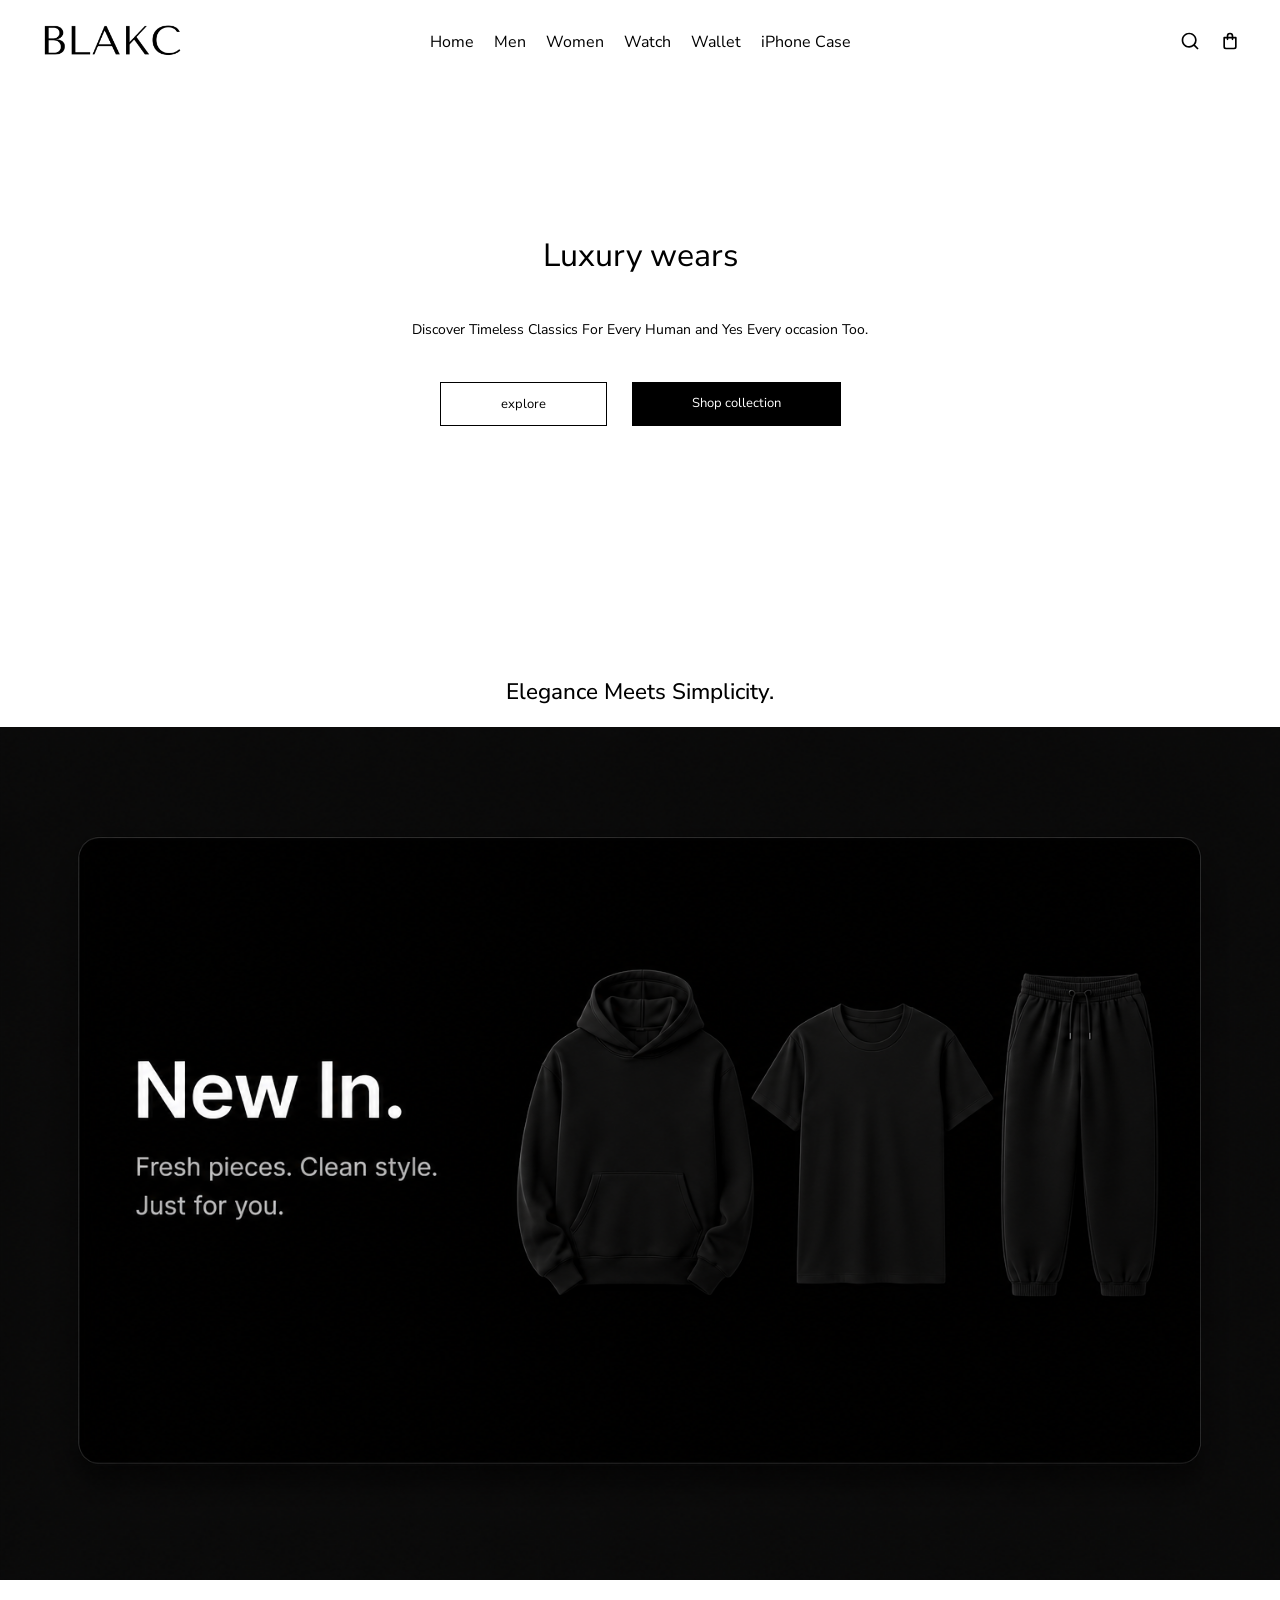
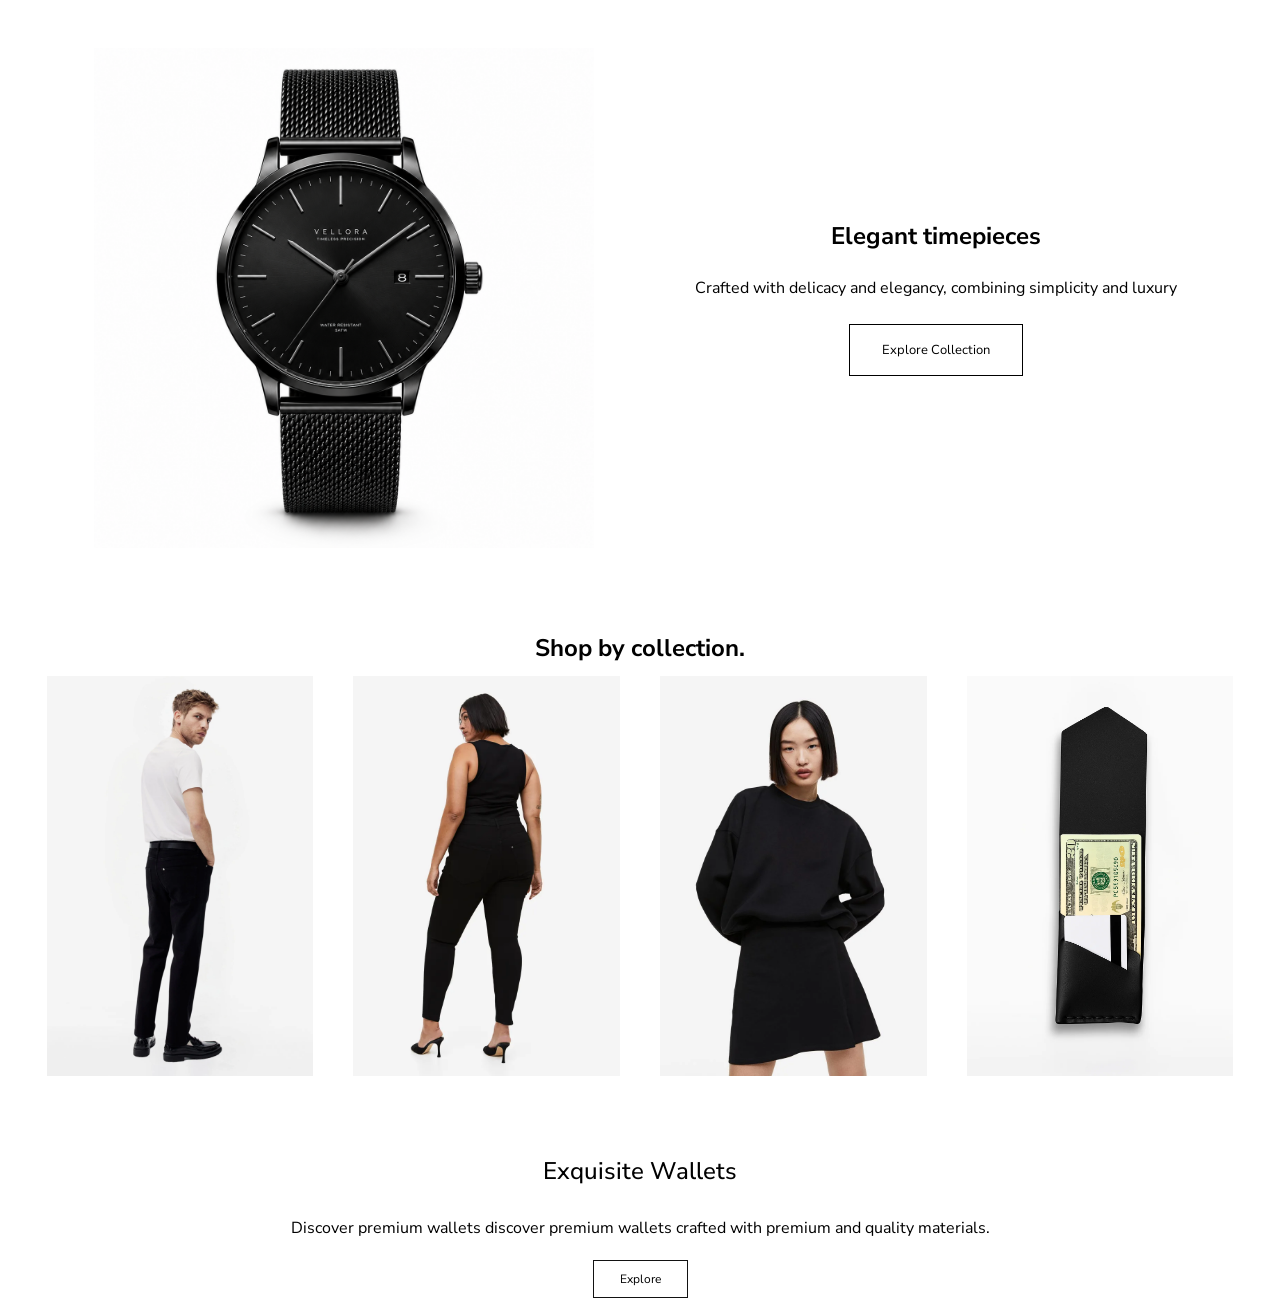
==== index.html @ ddffd41a "added wallet section to the app and added appropriate styles" ====
<!DOCTYPE html>
<html lang="en">
<head>
    <meta charset="UTF-8">
    <meta name="viewport" content="width=device-width, initial-scale=1.0">
    <link rel="stylesheet" href="styles/header.css">
    <link rel="stylesheet" href="styles/sidebar/sidebar.css">
    <link rel="stylesheet" href="styles/main.css">
    <link rel="stylesheet" href="styles/overlay.css">
    <link rel="stylesheet" href="styles/watch-section.css">
    <link rel="preconnect" href="https://fonts.googleapis.com">
    <link rel="preconnect" href="https://fonts.gstatic.com" crossorigin>
    <link href="https://fonts.googleapis.com/css2?family=Montserrat:ital,wght@0,100..900;1,100..900&family=Nunito+Sans:ital,opsz,wght@0,6..12,200..1000;1,6..12,200..1000&display=swap" rel="stylesheet">
    <script defer type="module" src="scripts/BlackScriptsMain.js"></script>
    <title>BLACK</title>
</head>
<body>
    <!-- Header section -->
    <header class="header-main">
        <!-- Mobile markup header -->
        <section class="left-section-header">
            <button class="hamburger-menu">
                <svg xmlns="http://www.w3.org/2000/svg" width="1.5em" height="1.5em" viewBox="0 0 512 512">
                <path d="M0 0h512v512H0z" fill="none" />
                <path fill="#000" d="M80 96h352v32H80zm0 144h352v32H80zm0 144h352v32H80z" />
                </svg>
           </button>
        </section>

        <section class="middle-section-header">
            <div class="img-container">
                  <img class="header-img-mobile" src="Images/BLAKC_7.png" alt="Black-logo"> </section>
            </div>
        </section>


        <section class="right-section-header">
        <button class="cart-icon-svg">
           <svg xmlns="http://www.w3.org/2000/svg" width="1.5em" height="1.5em" viewBox="0 0 24 24">
            <path d="M0 0h24v24H0z" fill="none" />
            <path fill="#000" d="M19 7h-3V6a4 4 0 0 0-8 0v1H5a1 1 0 0 0-1 1v11a3 3 0 0 0 3 3h10a3 3 0 0 0 3-3V8a1 1 0 0 0-1-1m-9-1a2 2 0 0 1 4 0v1h-4Zm8 13a1 1 0 0 1-1 1H7a1 1 0 0 1-1-1V9h2v1a1 1 0 0 0 2 0V9h4v1a1 1 0 0 0 2 0V9h2Z" />
        </svg>
      </button>
      </section>

      <!-- Desktop header -->
        <section class=" header-img-container">
            
            <img class="header-img" src="Images/BLAKC_7.png" alt="Black-logo"> </section>

        <section class="header-list-container"> 
            <ul class="header-list">
                <li class="list-content-header"><a href="index.html">Home</a></li>
                <li class="list-content-header"><a href="men.html">Men</a></li>
                <li class="list-content-header"><a href="women.html">Women</a></li>
                <li class="list-content-header" ><a href="watch.html">Watch</a></li>
                <li class="list-content-header"><a href="wallet.html">Wallet</a></li>
                <li class="list-content-header"><a href="iphoneCase.html">iPhone Case</a></li>
            </ul>
        </section>

         <section class="header-svg-container"> 
            <button class="search-icon-svg">
            <svg xmlns="http://www.w3.org/2000/svg" width="1.5em" height="1.5em" viewBox="0 0 24 24">
            <path d="M0 0h24v24H0z" fill="none" />
            <path fill="#000" d="m18.031 16.617l4.283 4.282l-1.415 1.415l-4.282-4.283A8.96 8.96 0 0 1 11 20c-4.968 0-9-4.032-9-9s4.032-9 9-9s9 4.032 9 9a8.96 8.96 0 0 1-1.969 5.617m-2.006-.742A6.98 6.98 0 0 0 18 11c0-3.867-3.133-7-7-7s-7 3.133-7 7s3.133 7 7 7a6.98 6.98 0 0 0 4.875-1.975z" />
        </svg>
      </button>
        
      <button class="cart-icon-svg">
           <svg xmlns="http://www.w3.org/2000/svg" width="1.5em" height="1.5em" viewBox="0 0 24 24">
            <path d="M0 0h24v24H0z" fill="none" />
            <path fill="#000" d="M19 7h-3V6a4 4 0 0 0-8 0v1H5a1 1 0 0 0-1 1v11a3 3 0 0 0 3 3h10a3 3 0 0 0 3-3V8a1 1 0 0 0-1-1m-9-1a2 2 0 0 1 4 0v1h-4Zm8 13a1 1 0 0 1-1 1H7a1 1 0 0 1-1-1V9h2v1a1 1 0 0 0 2 0V9h4v1a1 1 0 0 0 2 0V9h2Z" />
        </svg>
      </button>
</section>
 </header>

    <!-- sidebar -->
    <div class="overlay">
        <aside class="sidebar">
            <button class="close-button">
            <svg xmlns="http://www.w3.org/2000/svg" width="1.5em" height="1.5em" viewBox="0 0 24 24">
            <path d="M0 0h24v24H0z" fill="none" />
            <path fill="none" stroke="currentColor" stroke-linecap="round" stroke-linejoin="round" stroke-width="1.5" d="M6.758 17.243L12.001 12m5.243-5.243L12 12m0 0L6.758 6.757M12.001 12l5.243 5.243" />
        </svg>

            </button>
            <ul class="sidebar-links">
                <li class="list-content-sidebar"><a href="index.html">Home</a></li>
                <li class="list-content-sidebar"><a href="men.html">Men</a></li>
                <li class="list-content-sidebar"><a href="women.html">Women</a></li>
                <li class="list-content-sidebar" ><a href="watch.html">Watch</a></li>
                <li class="list-content-sidebar"><a href="wallet.html">Wallet</a></li>
                <li class="list-content-sidebar"><a href="iphoneCase.html">iPhone Case</a></li>
            </ul>
        </aside>
    </div>



    <!-- main content -->


    <main class="main-content">
        <section class="hero-section">
            <div class="hero-content">
                <div class="hero-htag-container">
                <h2 class="hero-htag">
                    Luxury wears
                </h2>
                </div>
                <div class="hero-ptag-container"> 
                <p class="hero-ptag">
                    Discover Timeless Classics For Every Human and Yes Every occasion Too.
                </p>
                </div>
                <div class="hero-link-container">
                    <a class="hero-btn" href="women.html">explore</a> 
                    <a class="hero-btn-collection" href="men.html">Shop collection</a>
                </div>
            </div>
        </section>
        
        <section class="newin-container">
            <div class="header-newin-container fade-right">
                <h2 class="headertag-newin">
                    Elegance Meets Simplicity.
                </h2>
            </div>
            <div class="img-container-newin fade-right ">
                <img src="Images/ChatGPT Image Jul 18, 2026, 01_30_41 PM.png" alt="new-clothes">
            </div> 
        </section>
 

        <section class="watch-section">
            <img class="fade-in"  src="Images/ChatGPT Image Aug 2, 2026, 11_51_23 AM.png" alt="watches">

            <div class="watch-collection-link">
                <h2>
                    Elegant timepieces
                </h2>

                <p>
                    Crafted with delicacy and elegancy, combining simplicity and luxury
                </p>

                <div class="link-container-watch">
                    <a class="link-watch-collection" href="watch.html">Explore Collection</a>
                </div>      
            </div>
        </section>


        <section class="shop-by-collection-container">
            <div class="container-collection">
             
                <h2 class="collection-header fade-right">Shop by collection.</h2>

                <div class="content-collection"> 
                    <div class="collection-img"><img src="Images/black_jeans.png" alt=""></div>
                    <div class="collection-img"><img src="Images/no_fade_black_jeans_for_women.jpg" alt=""></div>
                    <div class="collection-img"><img src="Images/hmgoepprod_14.jpg" alt=""></div>
                    <div class="collection-img"><img src="Images/Black_wallet_for_mens.png" alt="wallet image"></div>
                </div>

            </div>
        </section>


        <section class="wallet-section">
           <div class="wallet-content">
                <h2 class="fade-right">Exquisite Wallets</h2>
                <p class="fade-right">Discover premium wallets discover premium wallets crafted with premium and quality materials. </p>
                <div class="wallet-link-container">
                   <a class="wallet-link fade-right" href="wallet.html">Explore</a>
                </div>
           </div>
        </section>
        
    </main>

<footer class="footer container">

</footer>
    
         <!-- Popup  container -->

       <!-- Success Popup Modal -->
    <div id="successModal" class="modal-overlay hidden">
    <div class="modal-box">
        <!-- SVG Animated Checkmark -->
        <div class="success-animation">
        <svg class="checkmark" xmlns="http://w3.org" viewBox="0 0 52 52">
            <circle class="checkmark__circle" cx="26" cy="26" r="25" fill="none"/>
            <path class="checkmark__check" fill="none" d="M14.1 27.2l7.1 7.2 16.7-16.8"/>
        </svg>
        </div>
        
        <h2>Success!</h2>
        <p>Your request has been processed successfully.</p>
        <button id="closeModalBtn" class="close-btn">Dismiss</button>
    </div>
    </div>


    <!-- Error Popup Modal -->
<div id="errorModal" class="modal-overlay hidden">
  <div class="modal-box">
    <div class="error-animation">
      <svg class="crossmark" xmlns="http://w3.org" viewBox="0 0 52 52">
        <circle class="crossmark__circle" cx="26" cy="26" r="25" fill="none"/>
        <path class="crossmark__line line-1" fill="none" d="M16 16l20 20"/>
        <path class="crossmark__line line-2" fill="none" d="M36 16L16 36"/>
      </svg>
    </div>
    
    <h2>Oops!</h2>
    <p id="errorModalMessage">Something went wrong. Please try again later.</p>
    <button id="closeErrorModalBtn" class="close-btn error-btn">Try Again</button>
  </div>
</div>


    <div class="overlay-popup">
        <form class="popup-contents">
            <div class="svg-container">
                <button class="close-popup-btn">
                    <svg xmlns="http://www.w3.org/2000/svg" width="1.5em" height="1.5em" viewBox="0 0 2048 2048">
                    <path d="M0 0h2048v2048H0z" fill="none" />
                    <path fill="currentColor" d="m1115 1024l690 691l-90 90l-691-690l-691 690l-90-90l690-691l-690-691l90-90l691 690l691-690l90 90z" />
                    </svg>
                </button>
            </div>
            <div class="header-logo-popup">
                <img class="img-popup" src="Images/BLAKC_7.png" alt="">
            </div>
            <div class="header-text-overlay">
            <h2 class="popup-headertag">Always first.</h2>
            </div>
            <div class="paragraph-text-overlay">
                <p class="popup-ptag">
                    Exclusive Deals just for you. Subscribe to see the latest and greatest
                    deals right in your inbox.
                </p>
            </div>
            <div class="input-subscribe-container">
                <div class="input-group">
                    <input 
                    type="email"
                    name="email"
                    id="email"
                    placeholder="example@gmail.com"
                    required
                    >
                </div>
            <div class= "button-subscribe-container">
                <button class="subscribe-button">
                    Subscribe
                </button>
            </div>
            </div>
        </form>
</div>
</body>
</html>
---- styles/header.css ----
*{
    box-sizing: border-box;
    margin: 0;
    padding: 0;
}
*::after,::before{
    box-sizing: border-box
}
@layer utility{
    
    /* typography */
    :root{
        --font-size-htags: calc(24 / 16 * 1rem);
        --fs-ptags: calc(15 / 16 * 1rem);
        --fs-default: calc(12 / 16 * 1em);
        --ff-ptags: 'Nunito Sans', Arial;
        --fc-default: hsl(0, 0%, 0%);
    }
    /* layout */
    :root{
        --display-flex: flex;
        --gap-space: calc(5 / 16 * 1rem);
        --gap-space-pro: calc(20 / 16 * 1rem);
        --gap-space-pro-max: calc(150 / 16 * 1rem);
        --direction: column;
    }

}
.header-main{
    display: var(--display-flex);
    align-items: center;
    padding: calc(20 / 16 * 1rem) calc(40 / 16 * 1rem);
    header {
    position: fixed;
    top: 0;
    left: 0;
    width: 100%;
    z-index: 1000;
    padding: 20px 40px;
    /* The Magic Elements */
    background: rgba(255, 255, 255, 0.15); /* Semi-transparent white */
    backdrop-filter: blur(12px);           /* Blurs the content behind the header */
    -webkit-backdrop-filter: blur(12px);   /* Safari support */
    /* Border & Depth */
    border-bottom: 1px solid rgba(255, 255, 255, 0.25); 
    box-shadow: 0 4px 30px rgba(0, 0, 0, 0.05);
}
}
.header-img-container{
    flex: 1;
}
.header-img{
    height: 100%;      
    max-height: 40px;  
    width: auto;      
    object-fit: contain;
}
.header-list-container{
     flex: 2;
}
.header-list{
    display: var(--display-flex);
    justify-content: center;
    gap: var(--gap-space-pro);
    list-style: none;
}
.list-content-header a{
   text-decoration: none;
   font-family: var(--ff-ptags);
   color: var(--fc-default);
   transition: all 0.4s ease;
}
.list-content-header a:hover{
    text-decoration: underline;

}
.header-svg-container{
    display: flex;
    flex: 1;
    gap: var(--gap-space-pro);
    align-items: center;
    justify-content: flex-end;
}
.search-icon-svg,
.cart-icon-svg,
.hamburger-menu{
    background-color: transparent;
    border: none;
    cursor: pointer;
}
@media (width > calc(915 / 16 * 1rem)) {
   .right-section-header{
    display: none;
   }
   .middle-section-header{
    display: none;
   }
   .left-section-header{
    display: none;
   }
}
@media (width < calc(915 / 16 * 1rem)) {
   .header-list-container{
    display: none;
}
    .header-img-container{
        display: none;
    }
    .header-svg-container{
        display: none;
    }
   .header-main{
    display: flex;
    justify-content: space-between;
   }
    .header-img-mobile{
        height: 100%;      
        max-height: 40px;  
        width: auto;      
        object-fit: contain;
    }
}
---- styles/sidebar/sidebar.css ----
.sidebar{
    position: fixed;
    top: 0;
    left: 0;
    width: 280px;
    height: 100vh;
    background: white;
    transform: translateX(-100%);
    z-index: 1000;
    transition: all 0.4s ease;
    padding: calc(30 / 16 * 1rem);
}
.sidebar.active{
    transform: translateX(0);
}

.overlay{
    position:fixed;
    inset:0;
    background:rgba(0,0,0,.45);
    opacity:0;
    visibility:hidden;
    transition:.3s;
    z-index:999;
}
.overlay.active{
    opacity:1;
    visibility:visible;
}
.close-button{
    border: none;
    cursor: pointer;
    background: none;
}
.sidebar-links{
    list-style:none;
    margin-top:calc(60 / 16 * 1rem);
    display:flex;
    flex-direction:column;
    gap:calc(28 / 16 * 1rem);
}
.list-content-sidebar a{
    text-decoration: none;
    color: black;
    font-family:'Nunito sans', Arial;  
    display: block;
    padding: 18px 12px;   
    transition: background-color 0.25s ease;
}
.sidebar-links a:hover{
    background-color: hsl(39, 77%, 83%);
    color: black;
}
.sidebar-links li{
    border-bottom: 1px solid  hsl(39, 77%, 83%);;
}

.sidebar-links a{
    display: block;
    padding: 18px 12px;
}
---- styles/main.css ----
*{
    margin: 0;
    padding: 0;
    box-sizing: border-box;
}

.hero-section{
    margin-top: calc(150 /16 * 1rem);
    margin-bottom: calc(250/ 16 * 1rem);
    width:  100%;
    display: flex;
    justify-content: center;
    align-items: center;
    text-align: center;
    color:  black;
}
.hero-content{
    display: flex;
    flex-direction: column;
    gap: calc(40 / 16 * 1rem);
    padding: 0 calc(25 / 16 * 1rem);    
}

.hero-htag{
    font-family: 'Nunito Sans', Arial, Helvetica, sans-serif;
    font-size: clamp(2rem, calc(17 / 16 * 1rem), 2.5rem);
    font-weight: 430;


}

.hero-ptag{
    line-height: calc(25 / 16 * 1rem);
    font-family: 'Nunito Sans', Arial, Helvetica, sans-serif;
    font-size: clamp(0.75rem, calc(14 / 16 * 1rem), 3rem);

}

.hero-btn{
    padding: calc(12 /16 * 1rem) calc(60 / 16 * 1rem);
    background: none;
    border-color:black;
    border-style: solid;
    border-width: 1px;
    color: black;
    transition: all 0.4s ease;
    cursor: pointer;
    text-decoration: none;
    text-align: center;
    font-family: 'Nunito Sans', Arial, Helvetica, sans-serif;
    font-size: clamp(0.70rem, calc(13 / 16 * 1rem), 2rem);
    font-family: 'Nunito Sans', Arial, Helvetica, sans-serif;
    overflow: hidden;
    position: relative;
}
.hero-btn::before{
    content: "";
    position: absolute;
    inset: 0;
    background: black;
    transform: scaleX(0);
    transform-origin: center;
    transition: all 0.4s ease;
    z-index: -1;
}
.hero-btn:hover::before{
    transform: scaleX(1);
}
.hero-btn:hover{
    color: white;
}


.hero-btn-collection{
    padding: calc(12 /16 * 1rem) calc(60 / 16 * 1rem);
    background-color: black;
    color: white;
    font-family: 'Nunito Sans', Arial, Helvetica, sans-serif;
    font-size: clamp(0.60rem, calc(13 / 16 * 1rem), 2rem);
    transition: all 0.4s ease;
    text-decoration: none;
    cursor: pointer;
}
.hero-btn-collection:hover{
    opacity: 0.7;
}
.hero-link-container{
    display: flex;
    gap: calc(25 /16 * 1rem);
    justify-content: center;
}
@media (width <= calc(400 / 16 * 1rem)){
    .hero-link-container{
        display: grid;
        grid-template-columns: repeat(1, calc(200 / 16 * 1rem));
    }
   .hero-btn-collection{
    font-size: 0.70rem;
   }
}

.newin-container{
    display: flex;
    flex-direction: column;
    gap: 1.25rem;
    margin-top: calc(55 / 16 * 1rem);
}
.header-newin-container{
    display: flex;
    align-items: center;
    justify-content: center;
}
.headertag-newin{
    font-family: 'Nunito Sans', Arial, Helvetica, sans-serif;
    font-weight: 500;
    font-size: clamp(1.25rem, 1.4rem, 1.5rem);
}
.img-container-newin{
    width: 100%;
}
.img-container-newin img{
    max-width: 100%;
    height: auto;
}
.fade-up{
    opacity: 0;
    transform: translateY(40px);
    transition: 
        all 0.4s ease;
};

.fade-up.show{
    opacity: 1;
    transform: translateY(0)
}.fade-right{
    opacity: 0;
    transform: translateX(40px);
    transition: .7s cubic-bezier(.22, 1, .36, 1);
}

.fade-right.show{
    opacity: 1;
    transform: translateX(0);
}



/* Shop by collection section */
.shop-by-collection-container{
    margin-top: calc(20/16*1rem);
}
.collection-header{
    text-align: center;
}
.content-collection{
    display: flex;
    gap: calc(40/16*1rem);
    align-items: center;
    justify-content: center;
    margin-top: calc(12/16*1rem);
    overflow: hidden;
}
.collection-img img{
    width: 100%;
    height: calc(400 / 16 * 1rem);
    object-fit: contain;
    transition: all 5s ease;
}

@media (width <= 768px)  {
    .content-collection{
        display: grid;
        grid-template-columns: 1fr;
        gap: calc(10/16*1rem);
        overflow: hidden;
        margin-top: calc(12/16*1rem);
    }
}


/* Wallet section */
.wallet-section{
    margin-top: calc(60/16*1rem);
}
.wallet-content{
    display: flex;
    flex-direction: column;
    gap: calc(30 / 16 * 1rem);
    padding: calc(15/16*1rem) calc(35/16*1rem);
    align-items: center;
}
.wallet-content h2{
    font-weight: 500;
}
.wallet-content p,h2{
    text-align: center;
}
.wallet-link{
    text-decoration: none;
    text-align: center;
    border: solid 1.5px hsl(0, 0%, 7%);
    font-size:calc(12/16*1rem) ;
    color: black;
    padding: calc(10/16*1rem) calc(26/16*1rem);
    position: relative;
}
.wallet-link::before{
    content: "";
    position: absolute;
    inset: 0;
    background: black;
    transform: scaleX(0);
    transform-origin: center;
    transition: all 0.4s ease;
    z-index: -1;
}
.wallet-link:hover::before{
    transform: scaleX(1);
}
.wallet-link:hover{
    color: white;
}
---- styles/overlay.css ----
*,::after,::before{
    box-sizing: border-box;
    margin: 0;
    padding: 0;
}
p,h2,a{
    font-family: 'Nunito Sans', Arial, Helvetica, sans-serif;
}
.overlay-popup {
  position: fixed;
  height: 100vh;
  inset: 0;
  background: rgba(0,0,0,.6);
  display: flex;
  justify-content: center;
  align-items: center;
  opacity: 0;
  visibility: hidden;
  transition: opacity .4s ease, visibility .4s ease;
  z-index: 1000; 
}
.overlay-popup.show{
  opacity: 1;
  visibility: visible;
}
.overlay-popup.hidden{
  opacity: 0;
  display: none !important;
}
.popup-contents{
    width: 55%;
    min-height: 60%;
    background-color: white;
    padding: 1.5rem 3rem;
    display: flex;
    flex-direction: column;
    gap: calc(20 /16 * 1rem);
}
.popup-ptag{
    text-wrap: pretty;
    overflow-wrap: break-word ;
    text-align: center;
}
.popup-headertag{
    text-align: center;
    font-weight: 500;
}
.input-group{
    position: relative;
    margin: 1.25rem 0;
}
.header-logo-popup{
    display: flex;
    align-items: center;
    justify-content: center;
    padding: 0 0.80rem
}
.img-popup{
    height: 100%;      
    max-height: 70px;  
    width: auto;      
    object-fit: contain;
}

.input-group{
    position: relative;
    width: 100%;
}

.input-group input{
    width: 100%;
    padding: 0.85rem 1.55rem;
    border: 1px solid;
    background-color: white;
    color: black;
    font-family: 'Nunito Sans', Arial, Helvetica, sans-serif;
    font-size: 0.80rem;
    outline-color: black;
    outline-width: .5px;
    outline-style: solid;
    box-shadow: inset rgba(0,0,0,.6);
}
.input-group input::placeholder{
    font-family: 'Nunito Sans', Arial, Helvetica, sans-serif;
    font-size: 1rem;
}
@media (width < calc(600 / 16 * 1rem)) {
    .overlay-popup{
        display: none;
    }
}
.input-subscribe-container{
    display: flex;
    align-items: center;
    justify-content: center;
}
.subscribe-button{
    padding: 0.82rem 2rem;
    background-color: black;
    color: white;
    border: none;
    font-family: 'Nunito Sans', Arial, Helvetica, sans-serif;
    font-size: 1rem;
    margin-left: -0.1rem;
    cursor: pointer;
    transition: all 0.4s ease;
}
.subscribe-button:hover{
    opacity: 0.8;
}
.svg-container{
    display: flex;
    flex-direction: row-reverse

}
.close-popup-btn{
    border: none;
    background-color: transparent;
}

.popup-success{
    display: flex;
}


.modal-overlay {
  position: fixed;
  top: 0;
  left: 0;
  width: 100vw;
  height: 100vh;
  background: rgba(0, 0, 0, 0.4);
  display: flex;
  justify-content: center;
  align-items: center;
  z-index: 9999;
}


.hidden {
  display: none !important;
}
.modal-box {
  background: #ffffff;
  padding: 32px;
  border-radius: 16px;
  text-align: center;
  box-shadow: 0 10px 30px rgba(0, 0, 0, 0.15);
  max-width: calc(360 / 16 * 1rem);
  width: 100%;
  font-family: inherit;
  animation: modalPop 0.3s ease-out forwards;
}


@keyframes modalPop {
  0% { transform: scale(0.9); opacity: 0; }
  100% { transform: scale(1); opacity: 1; }
}

.close-btn {
  background-color: #f1f3f5;
  color: #495057;
  border: none;
  padding: 10px 24px;
  border-radius: 8px;
  font-size: 14px;
  font-weight: 600;
  cursor: pointer;
  margin-top: 16px;
  transition: background-color 0.2s;
}

.close-btn:hover {
  background-color: #e9ecef;
}


.success-animation {
  display: flex;
  justify-content: center;
  margin-bottom: 16px;
}

.checkmark {
  width: 64px;
  height: 64px;
  border-radius: 50%;
  display: block;
  stroke-width: 4;
  stroke: #22c55e;
  stroke-miterlimit: 10;
  box-shadow: inset 0px 0px 0px #22c55e;
  animation: fill .4s ease-in-out .4s forwards, scale .3s ease-in-out .9s both;
}

.checkmark__circle {
  stroke-dasharray: 166;
  stroke-dashoffset: 166;
  stroke-width: 4;
  stroke-miterlimit: 10;
  stroke: #22c55e;
  fill: none;
  animation: stroke .6s cubic-bezier(0.65, 0, 0.45, 1) forwards;
}

.checkmark__check {
  transform-origin: 50% 50%;
  stroke-dasharray: 48;
  stroke-dashoffset: 48;
  animation: stroke .3s cubic-bezier(0.65, 0, 0.45, 1) .6s forwards;
}

@keyframes stroke {
  100% { stroke-dashoffset: 0; }
}

@keyframes scale {
  0%, 100% { transform: none; }
  50% { transform: scale3d(1.1, 1.1, 1); }
}

@keyframes fill {
  100% { box-shadow: inset 0px 0px 0px 32px #22c55e15; }
}
/* --- SVG Crossmark Animation Styles --- */
.error-animation {
  display: flex;
  justify-content: center;
  margin-bottom: 16px;
}

.crossmark {
  width: 64px;
  height: 64px;
  border-radius: 50%;
  display: block;
  stroke-width: 4;
  stroke: #ef4444; /* Tailwind Red 500 */
  stroke-miterlimit: 10;
  box-shadow: inset 0px 0px 0px #ef4444;
  animation: fillError .4s ease-in-out .4s forwards, scaleError .3s ease-in-out .9s both;
}

.crossmark__circle {
  stroke-dasharray: 166;
  stroke-dashoffset: 166;
  stroke-width: 4;
  stroke-miterlimit: 10;
  stroke: #ef4444;
  fill: none;
  animation: strokeError .6s cubic-bezier(0.65, 0, 0.45, 1) forwards;
}

.crossmark__line {
  transform-origin: 50% 50%;
  stroke-dasharray: 48;
  stroke-dashoffset: 48;
}

.crossmark__line.line-1 {
  animation: strokeError .3s cubic-bezier(0.65, 0, 0.45, 1) .6s forwards;
}

.crossmark__line.line-2 {
  animation: strokeError .3s cubic-bezier(0.65, 0, 0.45, 1) .8s forwards;
}

/* Red Color Button Modifier */
.error-btn {
  background-color: #fef2f2;
  color: #991b1b;
}
.error-btn:hover {
  background-color: #fee2e2;
}

/* Keyframes matches success behavior with red tinting */
@keyframes strokeError {
  100% { stroke-dashoffset: 0; }
}

@keyframes scaleError {
  0%, 100% { transform: none; }
  50% { transform: scale3d(1.1, 1.1, 1); }
}

@keyframes fillError {
  100% { box-shadow: inset 0px 0px 0px 32px #ef444415; }
}
---- styles/watch-section.css ----
*{
    padding: 0;
    margin: 0;
    box-sizing: border-box;
}
.watch-section{
    display:grid;
    grid-template-columns:1fr 1fr;
    align-items:center;
    gap:3rem;

    max-width:1200px;
    margin:auto;
    padding:4rem 2rem;
}

.watch-section img{
    width:100%;
    max-width:500px;
    justify-self:center;
}
.watch-collection-link{
   display: flex;
   flex-direction: column;
   gap: calc(25/16*1rem);
}
.watch-collection-link h2{
    text-align: center;
}
.watch-collection-link a{
    text-align: center;
    text-decoration: none;
    padding: 1rem 2rem;
    border-color: black;
    color:  black;
    border: black 1px solid;
    font-size: calc(13/16*1rem);
    transition: all 0.4 ease-in;
}
.watch-collection-link a:hover{
    background-color: black;
    color: white
}
.link-container-watch{
    display: flex;
    justify-content: center;
    align-items: center;
}


.watch-collection-link p{
    text-align: center;
}
.fade-in{
    opacity: 0;
    filter: blur(10);
    transform: translateY(100%);
    transition: all 0.4s ease;
}
.watch-scale:hover{
    transform: scale(1.3);
    transform-origin: center;
    transition: transform 1.5s cubic-bezier(.22, 1, .36, 1);
    cursor: pointer;
}
.fade-in.show{
    opacity: 1;
    transform: translateY(0);
  
}
.link-watch-collection{
    text-decoration: none;
    color: black;
    padding: 1rem 2rem;
}
@media(max-width:768px){

.watch-section{
    grid-template-columns:1fr;
    text-align:center;
}

.watch-text{
    margin:auto;
}

}
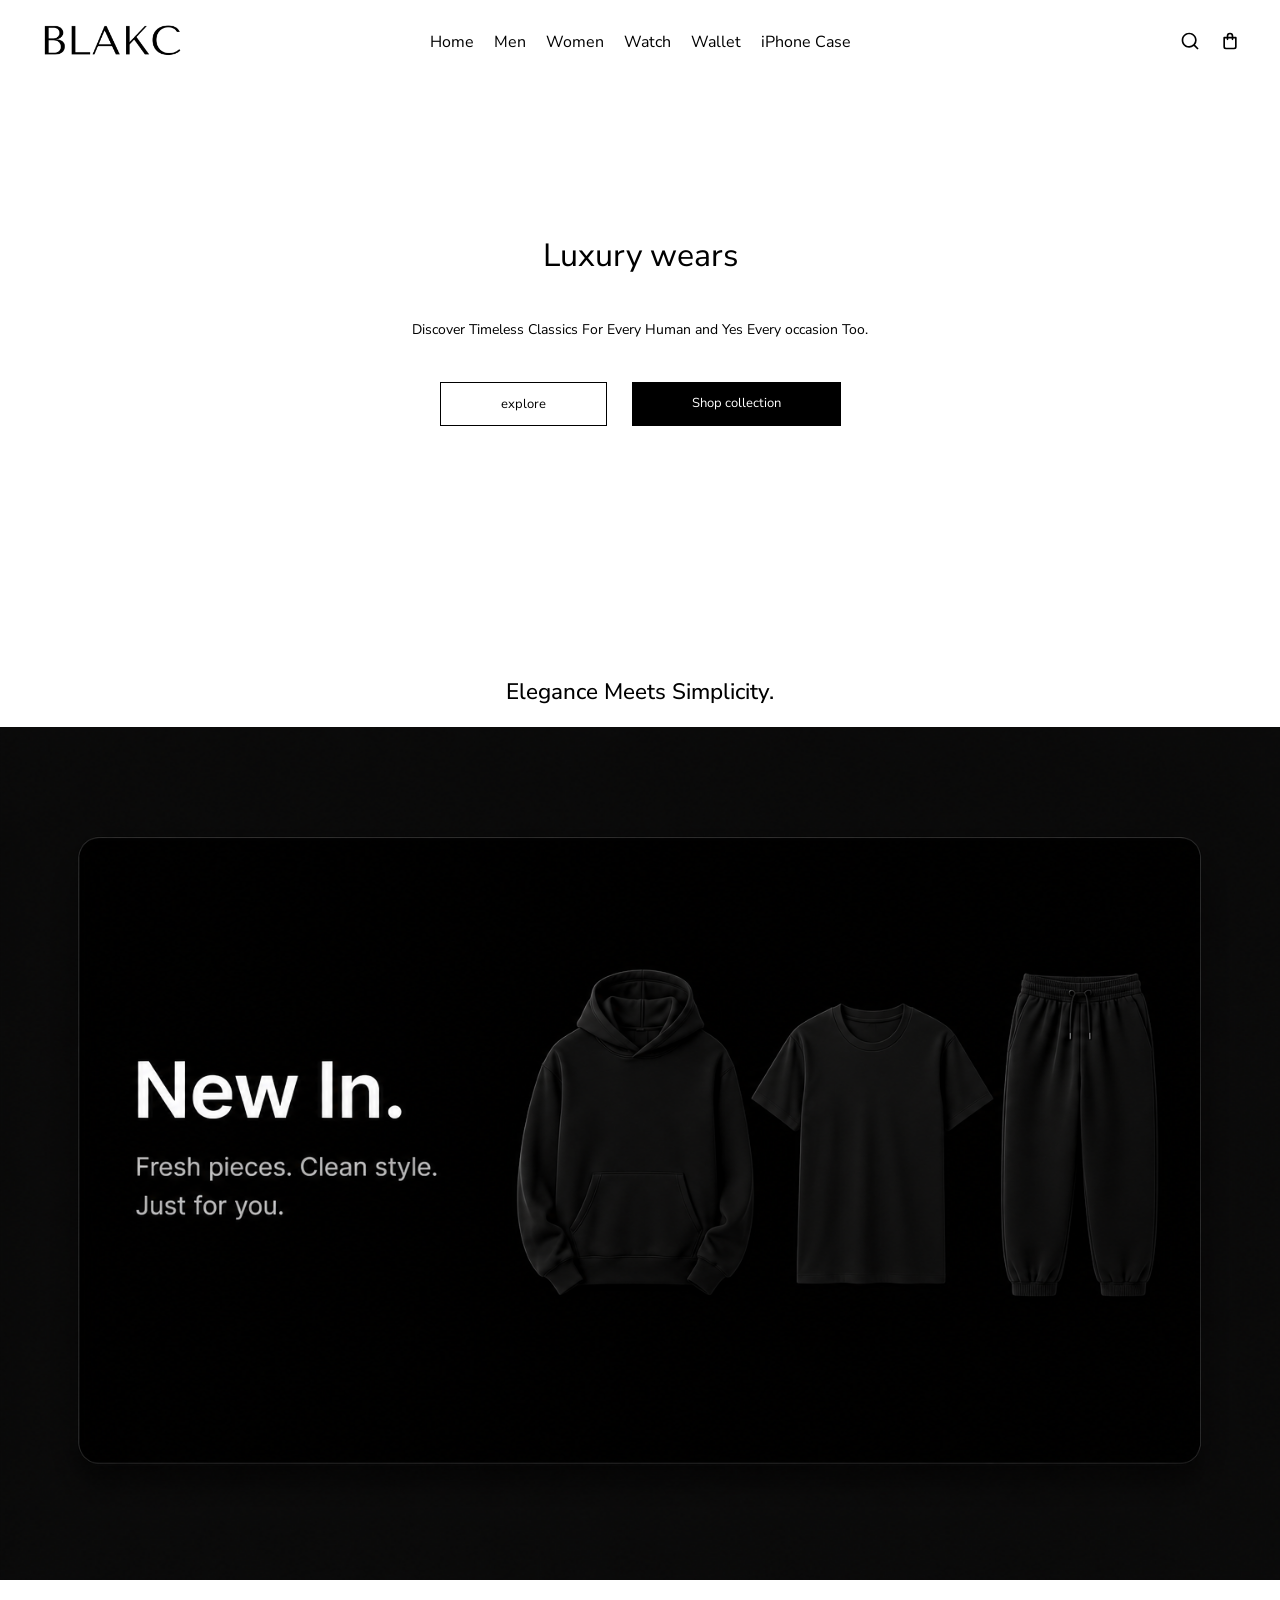
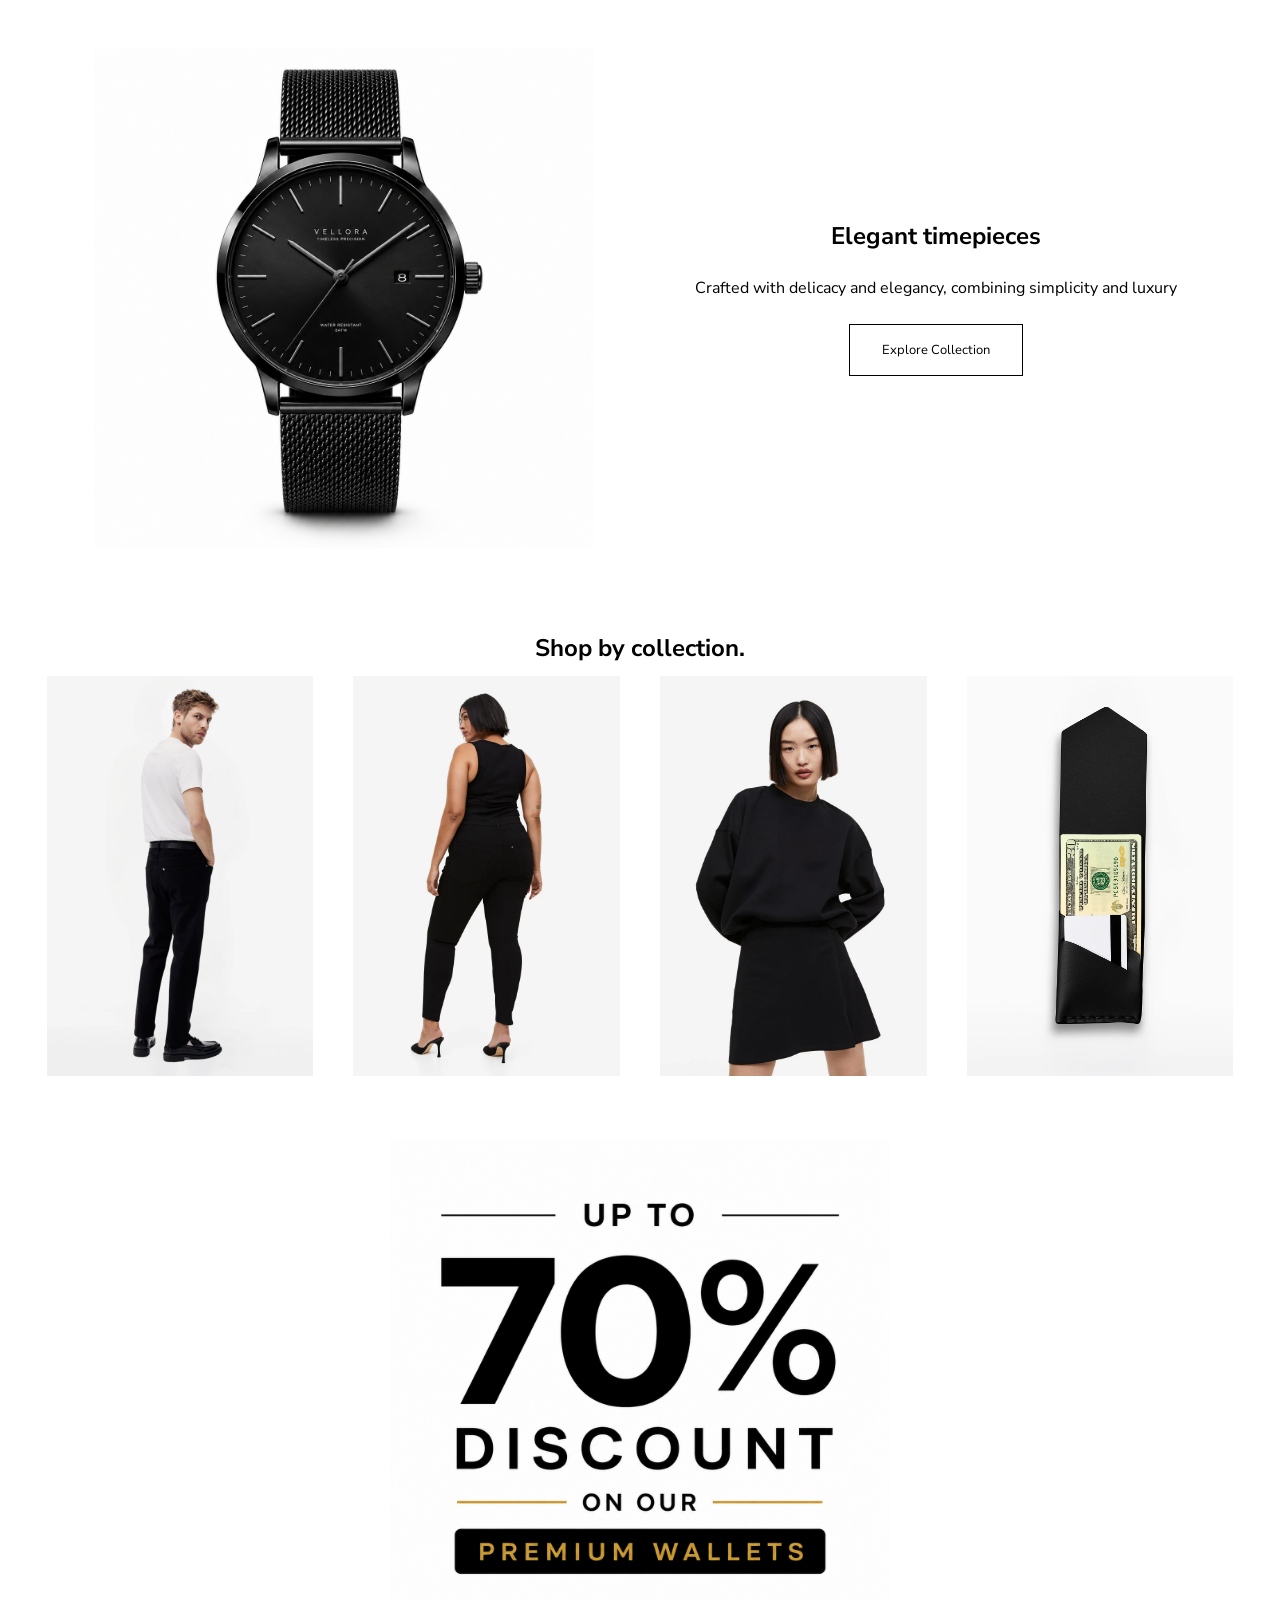
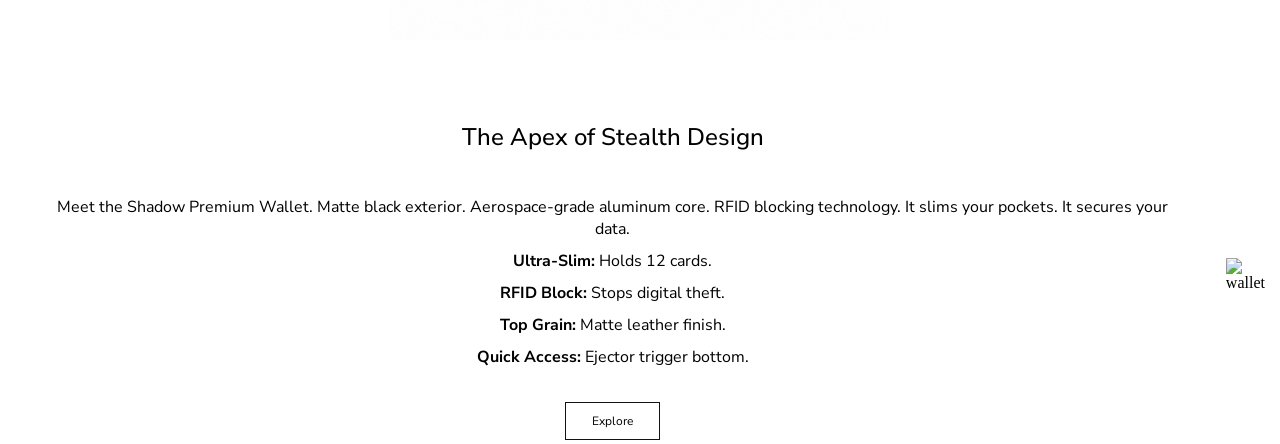
==== commit aebc9acc: "Add wallet section with responsive design, animations, and new images" ====
--- a/index.html
+++ b/index.html
@@ -169,14 +169,33 @@
         </section>
 
 
+            <div class="discount-container">
+                <div class="image-container-discount fade-right">
+                    <a href="wallet.html">
+                        <img src="Images/ChatGPT Image Sep 3, 2026, 10_23_33 AM.png" alt="70 percent discount">
+                    </a>
+                </div>
+            </div>
+
         <section class="wallet-section">
            <div class="wallet-content">
-                <h2 class="fade-right">Exquisite Wallets</h2>
-                <p class="fade-right">Discover premium wallets discover premium wallets crafted with premium and quality materials. </p>
+                <h2 class="fade-right">The Apex of Stealth Design</h2>
+                <div class="wallet-txt-container fade-right">
+                   <p>Meet the Shadow Premium Wallet. Matte black exterior. Aerospace-grade aluminum core. RFID blocking technology. It slims your pockets. It secures your data.</p>
+                    <p><strong>Ultra-Slim:</strong> Holds 12 cards.</p>
+                    <p><strong>RFID Block:</strong> Stops digital theft.</p>
+                    <p><strong>Top Grain:</strong> Matte leather finish.</p>
+                    <p><strong>Quick Access:</strong> Ejector trigger bottom.</p>
+                </div>
+               
                 <div class="wallet-link-container">
                    <a class="wallet-link fade-right" href="wallet.html">Explore</a>
                 </div>
            </div>
+
+            <div class="wallet-img fade-in">
+                <img id="bouncingImage" src="images/ChatGPT Image Sep 3, 2026, 10_19_57 AM.png" alt="wallet" >
+            </div>
         </section>
         
     </main>
--- a/styles/main.css
+++ b/styles/main.css
@@ -180,7 +180,26 @@
 
 /* Wallet section */
 .wallet-section{
+    display: flex;
+    align-items: center;
     margin-top: calc(60/16*1rem);
+}
+@media (width <= 768px)  {
+    .wallet-section{
+        display: grid;
+        grid-template-columns: 1fr;
+        gap: calc(10/16*1rem);
+        overflow: hidden;
+        margin-top: calc(12/16*1rem);
+    }
+}
+.wallet-img{
+max-width: calc(400 / 16 * 1rem);
+}
+.wallet-img img{
+    width: 100%;
+    height: auto;
+    object-fit: contain;
 }
 .wallet-content{
     display: flex;
@@ -219,4 +238,38 @@
 }
 .wallet-link:hover{
     color: white;
+}
+.wallet-txt-container{
+    padding: 0.80rem ;
+    display: flex;
+    flex-direction: column;
+    gap: calc(10/16*1rem);
+}
+
+@keyframes gentleBounce {
+  0%, 100% {
+    transform: translateY(0);
+  }
+  50% {
+    transform: translateY(-15px);
+  }
+}
+
+.bounce-active {
+  animation: gentleBounce 1.5s ease-in-out infinite;
+}
+
+/* discount img section */
+
+.image-container-discount{
+    display: flex;
+    justify-content: center;
+    align-items: center;
+    margin-top: calc(60/16*1rem);
+}
+.image-container-discount img{
+    width: 100%;
+    max-width: 500px;
+    height: auto;
+    object-fit: contain;
 }
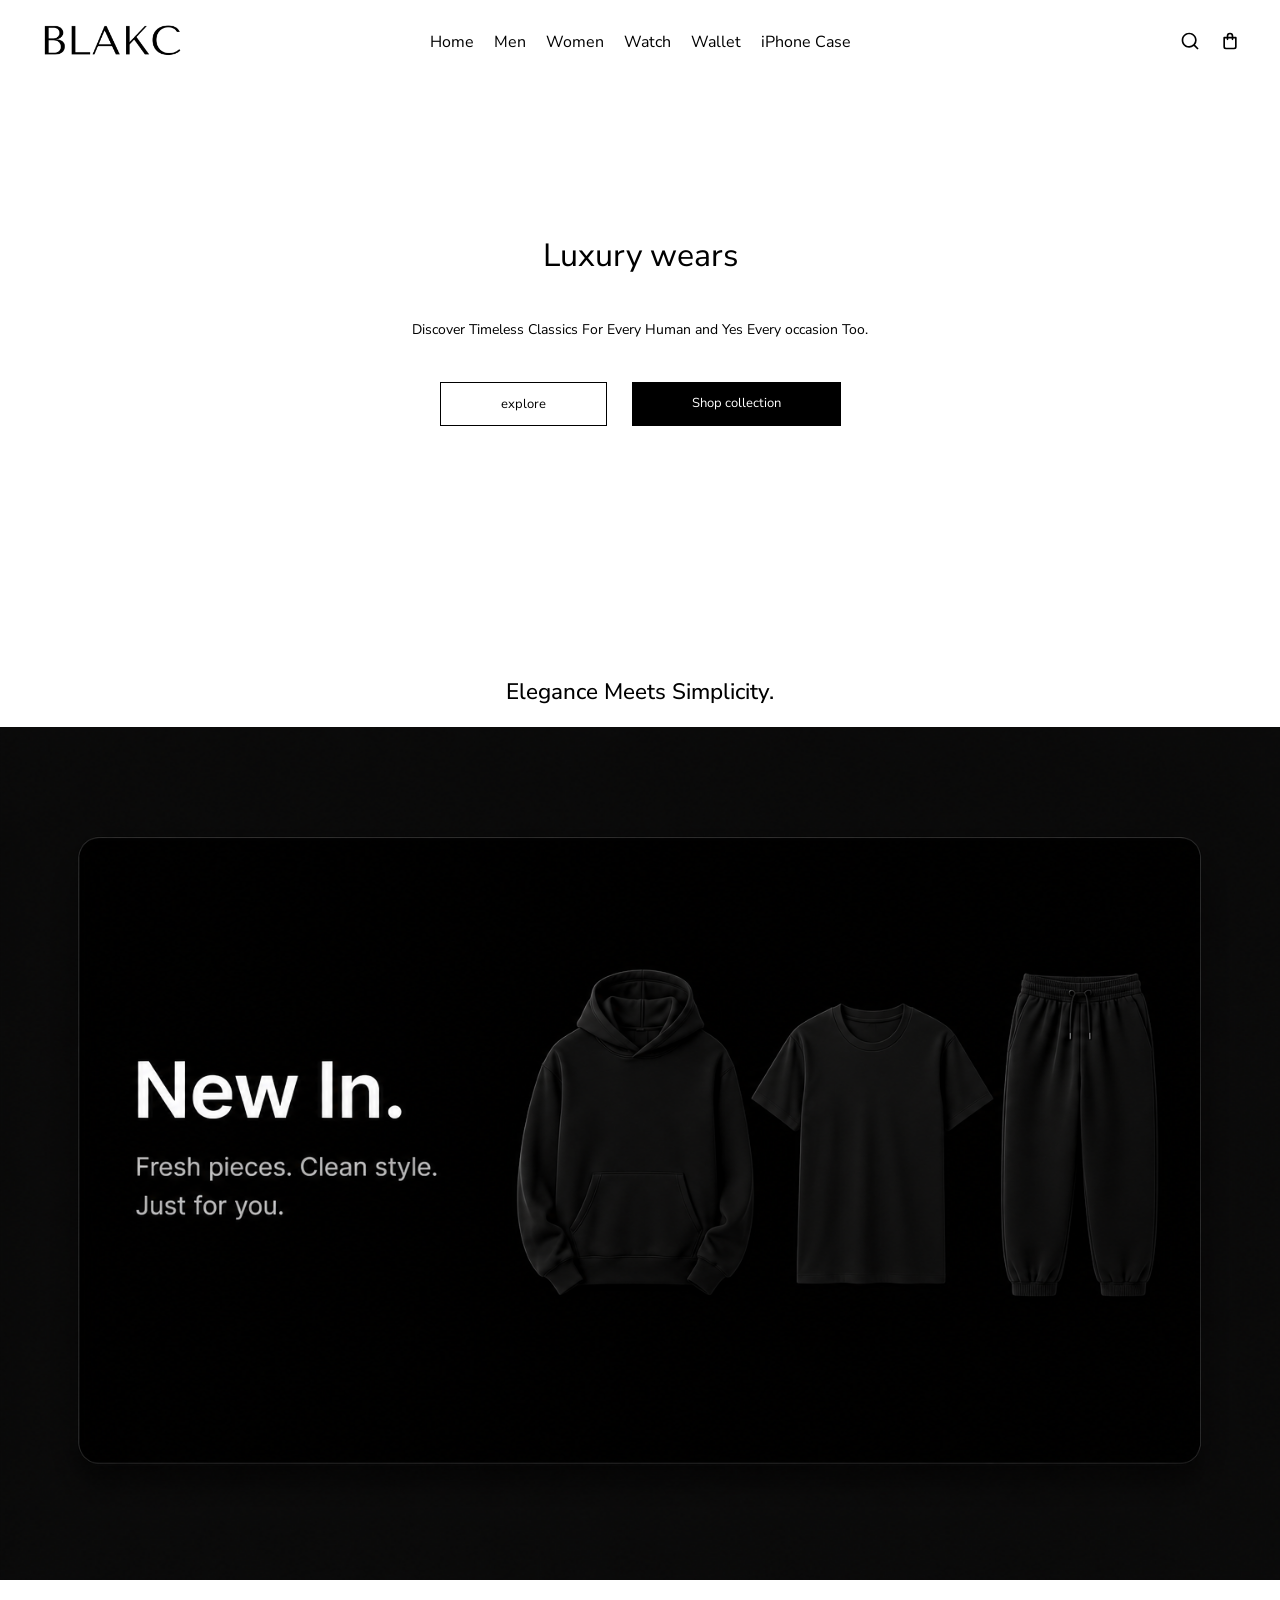
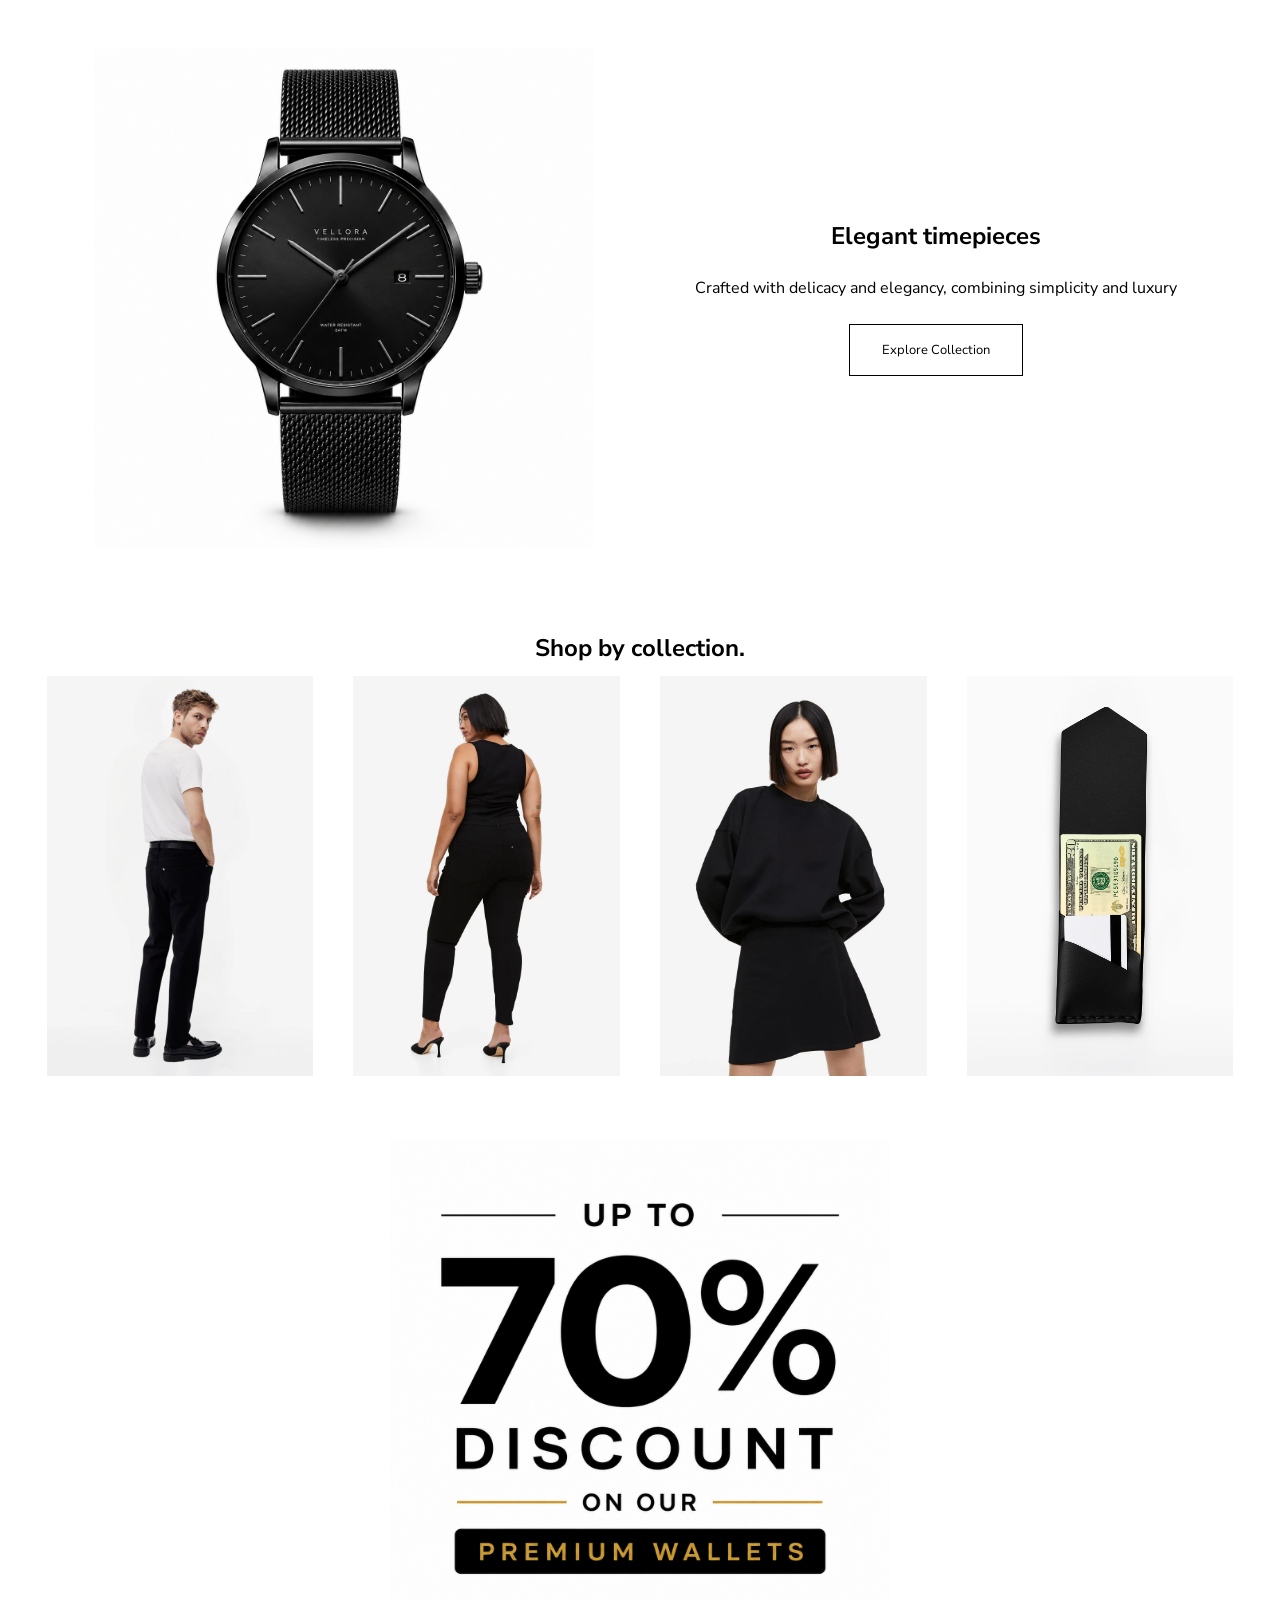
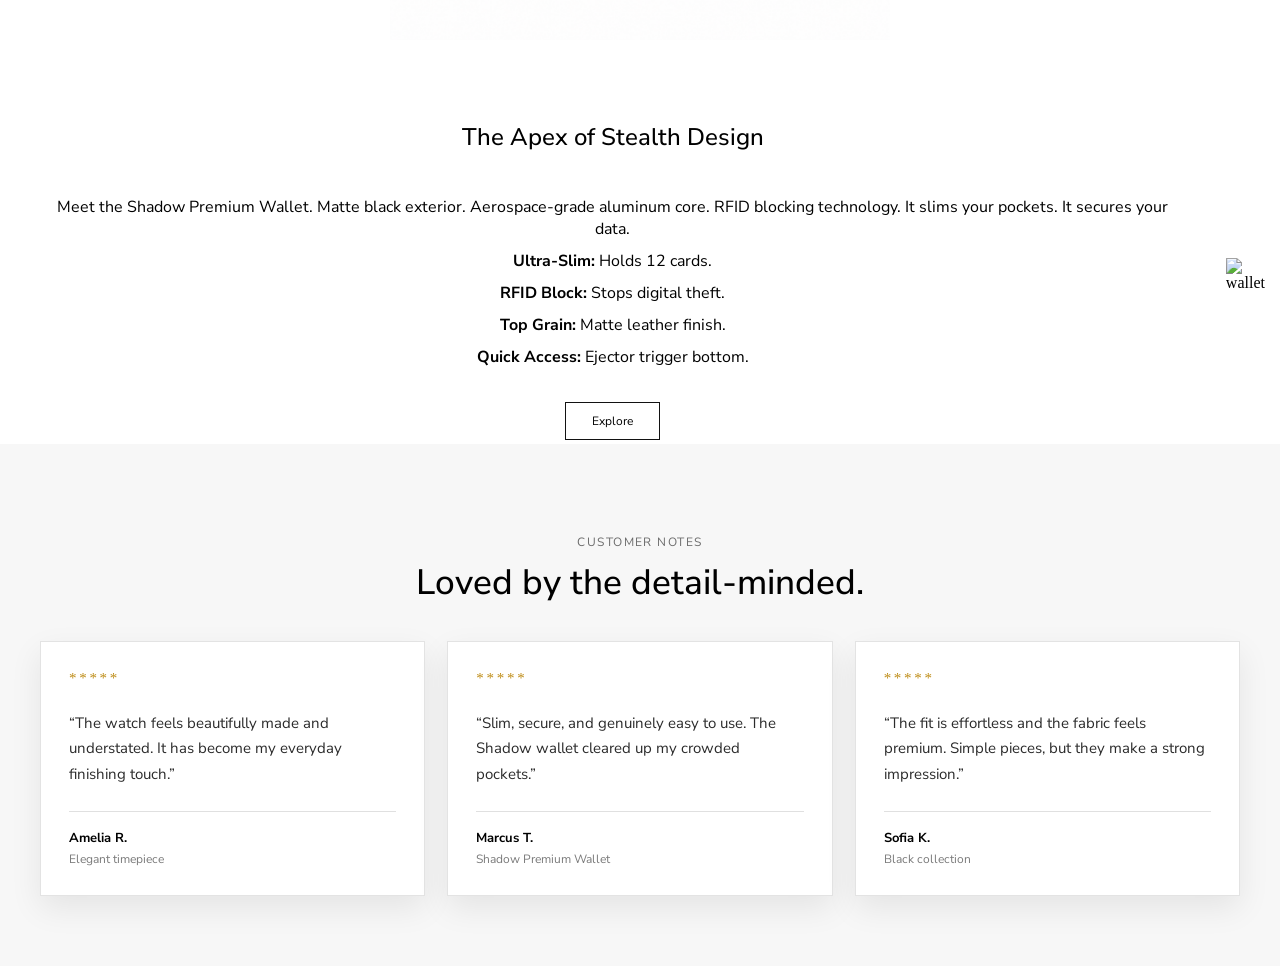
==== commit 5bdc3ff2: "Added customer review" ====
--- a/index.html
+++ b/index.html
@@ -197,6 +197,42 @@
                 <img id="bouncingImage" src="images/ChatGPT Image Sep 3, 2026, 10_19_57 AM.png" alt="wallet" >
             </div>
         </section>
+
+        <section class="customer-reviews" aria-labelledby="customer-reviews-title">
+            <div class="customer-reviews-heading">
+                <p class="customer-reviews-eyebrow">Customer notes</p>
+                <h2 id="customer-reviews-title">Loved by the detail-minded.</h2>
+            </div>
+
+            <div class="customer-reviews-grid">
+                <article class="review-card">
+                    <div class="review-card-rating" aria-label="5 out of 5 stars">*****</div>
+                    <p class="review-card-quote">“The watch feels beautifully made and understated. It has become my everyday finishing touch.”</p>
+                    <div class="review-card-footer">
+                        <span class="review-card-name">Amelia R.</span>
+                        <span class="review-card-product">Elegant timepiece</span>
+                    </div>
+                </article>
+
+                <article class="review-card">
+                    <div class="review-card-rating" aria-label="5 out of 5 stars">*****</div>
+                    <p class="review-card-quote">“Slim, secure, and genuinely easy to use. The Shadow wallet cleared up my crowded pockets.”</p>
+                    <div class="review-card-footer">
+                        <span class="review-card-name">Marcus T.</span>
+                        <span class="review-card-product">Shadow Premium Wallet</span>
+                    </div>
+                </article>
+
+                <article class="review-card">
+                    <div class="review-card-rating" aria-label="5 out of 5 stars">*****</div>
+                    <p class="review-card-quote">“The fit is effortless and the fabric feels premium. Simple pieces, but they make a strong impression.”</p>
+                    <div class="review-card-footer">
+                        <span class="review-card-name">Sofia K.</span>
+                        <span class="review-card-product">Black collection</span>
+                    </div>
+                </article>
+            </div>
+        </section>
         
     </main>
 
--- a/styles/main.css
+++ b/styles/main.css
@@ -272,4 +272,93 @@
     max-width: 500px;
     height: auto;
     object-fit: contain;
+}
+
+/* Customer reviews */
+.customer-reviews{
+    padding: calc(90 / 16 * 1rem) calc(24 / 16 * 1rem) calc(70 / 16 * 1rem);
+    background: hsl(0, 0%, 97%);
+}
+.customer-reviews-heading{
+    max-width: calc(650 / 16 * 1rem);
+    margin: 0 auto calc(35 / 16 * 1rem);
+    text-align: center;
+}
+.customer-reviews-eyebrow{
+    margin-bottom: calc(8 / 16 * 1rem);
+    color: hsl(0, 0%, 42%);
+    font-family: 'Nunito Sans', Arial, Helvetica, sans-serif;
+    font-size: calc(12 / 16 * 1rem);
+    letter-spacing: 0.12em;
+    text-transform: uppercase;
+}
+.customer-reviews-heading h2{
+    font-family: 'Nunito Sans', Arial, Helvetica, sans-serif;
+    font-size: clamp(1.5rem, 3vw, 2.2rem);
+    font-weight: 500;
+}
+.customer-reviews-grid{
+    display: grid;
+    grid-template-columns: repeat(3, minmax(0, 1fr));
+    gap: calc(22 / 16 * 1rem);
+    max-width: calc(1200 / 16 * 1rem);
+    margin: 0 auto;
+}
+.review-card{
+    display: flex;
+    min-height: calc(255 / 16 * 1rem);
+    flex-direction: column;
+    justify-content: space-between;
+    gap: calc(24 / 16 * 1rem);
+    padding: calc(28 / 16 * 1rem);
+    background: white;
+    border: 1px solid hsl(0, 0%, 89%);
+    box-shadow: 0 12px 30px rgba(0, 0, 0, 0.08);
+    transition: transform 0.3s ease, box-shadow 0.3s ease;
+}
+.review-card:hover{
+    transform: translateY(-5px);
+    box-shadow: 0 18px 34px rgba(0, 0, 0, 0.13);
+}
+.review-card-rating{
+    color: hsl(42, 78%, 42%);
+    font-size: calc(15 / 16 * 1rem);
+    letter-spacing: 0.18em;
+}
+.review-card-quote{
+    flex: 1;
+    color: hsl(0, 0%, 17%);
+    font-family: 'Nunito Sans', Arial, Helvetica, sans-serif;
+    font-size: calc(15 / 16 * 1rem);
+    line-height: 1.7;
+}
+.review-card-footer{
+    display: flex;
+    flex-direction: column;
+    gap: calc(4 / 16 * 1rem);
+    padding-top: calc(17 / 16 * 1rem);
+    border-top: 1px solid hsl(0, 0%, 88%);
+}
+.review-card-name{
+    font-family: 'Nunito Sans', Arial, Helvetica, sans-serif;
+    font-size: calc(13 / 16 * 1rem);
+    font-weight: 700;
+}
+.review-card-product{
+    color: hsl(0, 0%, 48%);
+    font-family: 'Nunito Sans', Arial, Helvetica, sans-serif;
+    font-size: calc(12 / 16 * 1rem);
+}
+@media (width <= 768px){
+    .customer-reviews{
+        padding: calc(60 / 16 * 1rem) calc(18 / 16 * 1rem) calc(45 / 16 * 1rem);
+    }
+    .customer-reviews-grid{
+        grid-template-columns: 1fr;
+        max-width: calc(500 / 16 * 1rem);
+    }
+    .review-card{
+        min-height: auto;
+        padding: calc(24 / 16 * 1rem);
+    }
 }
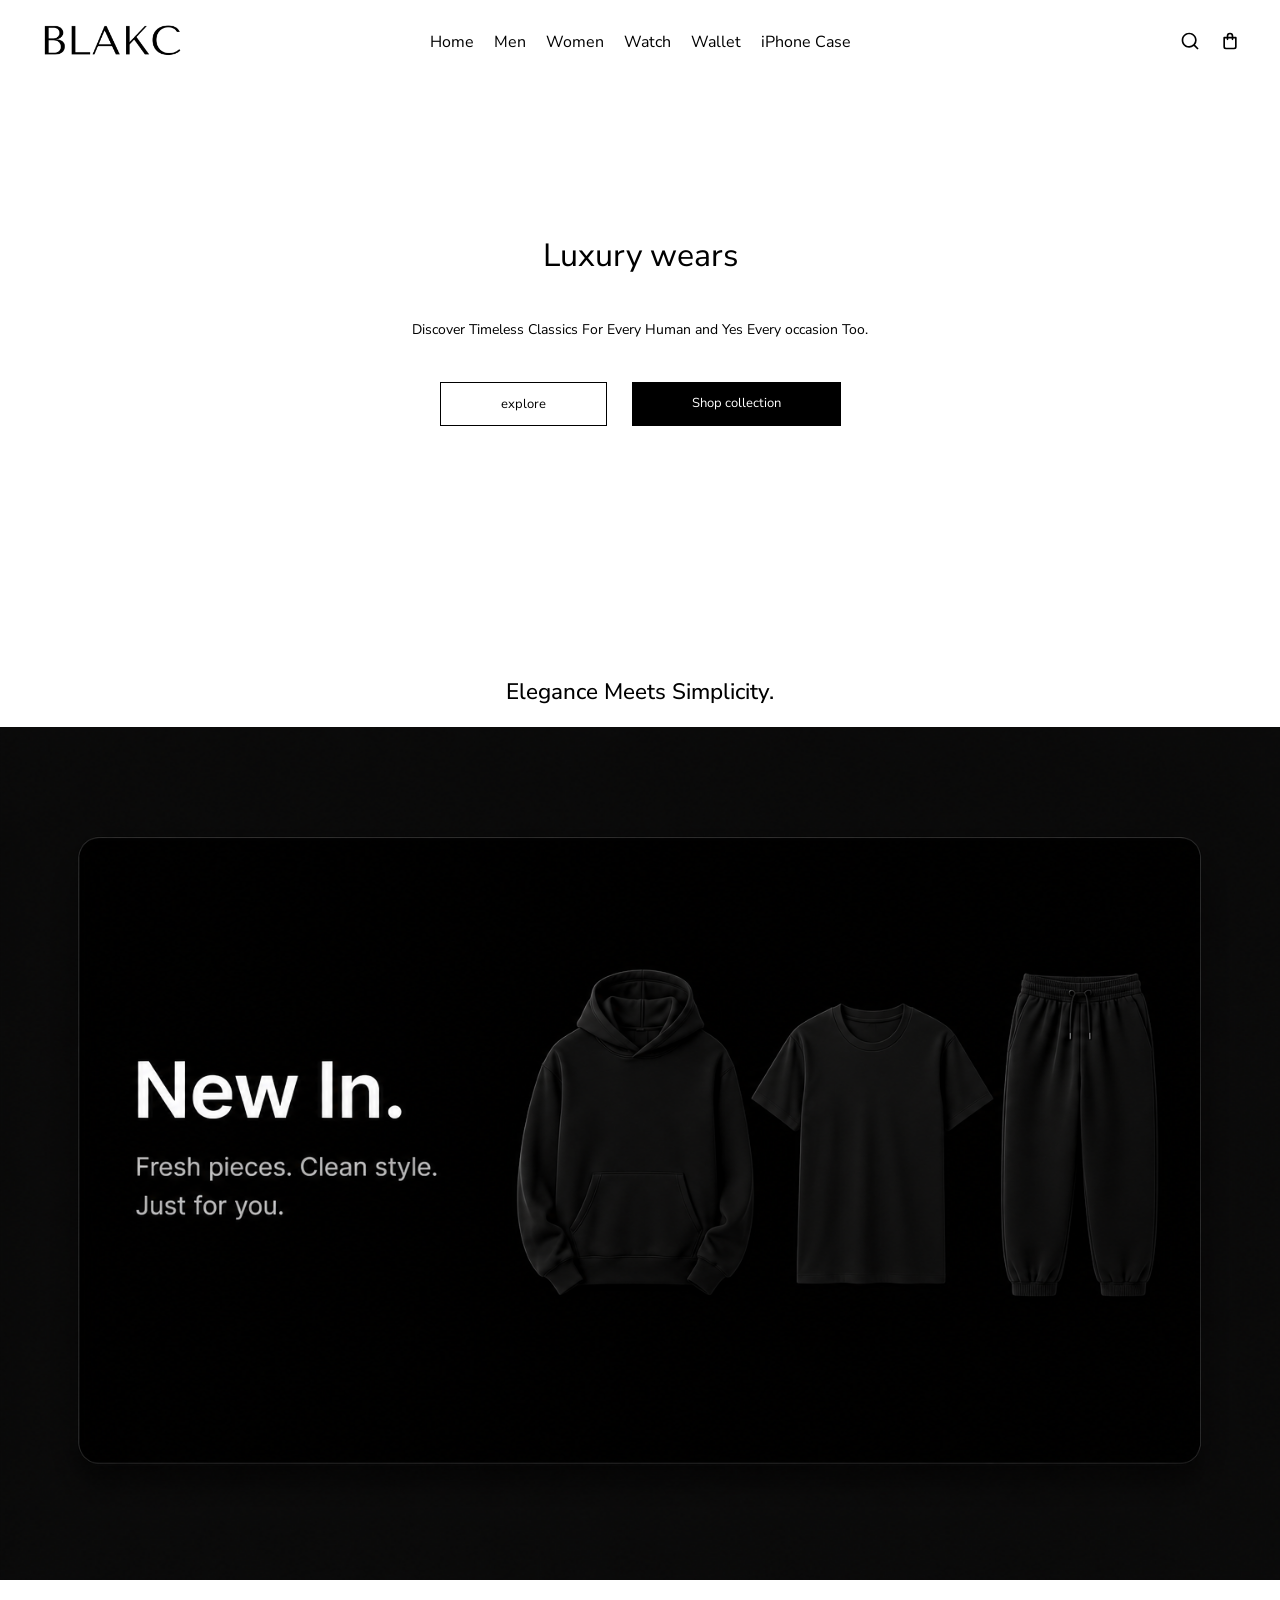
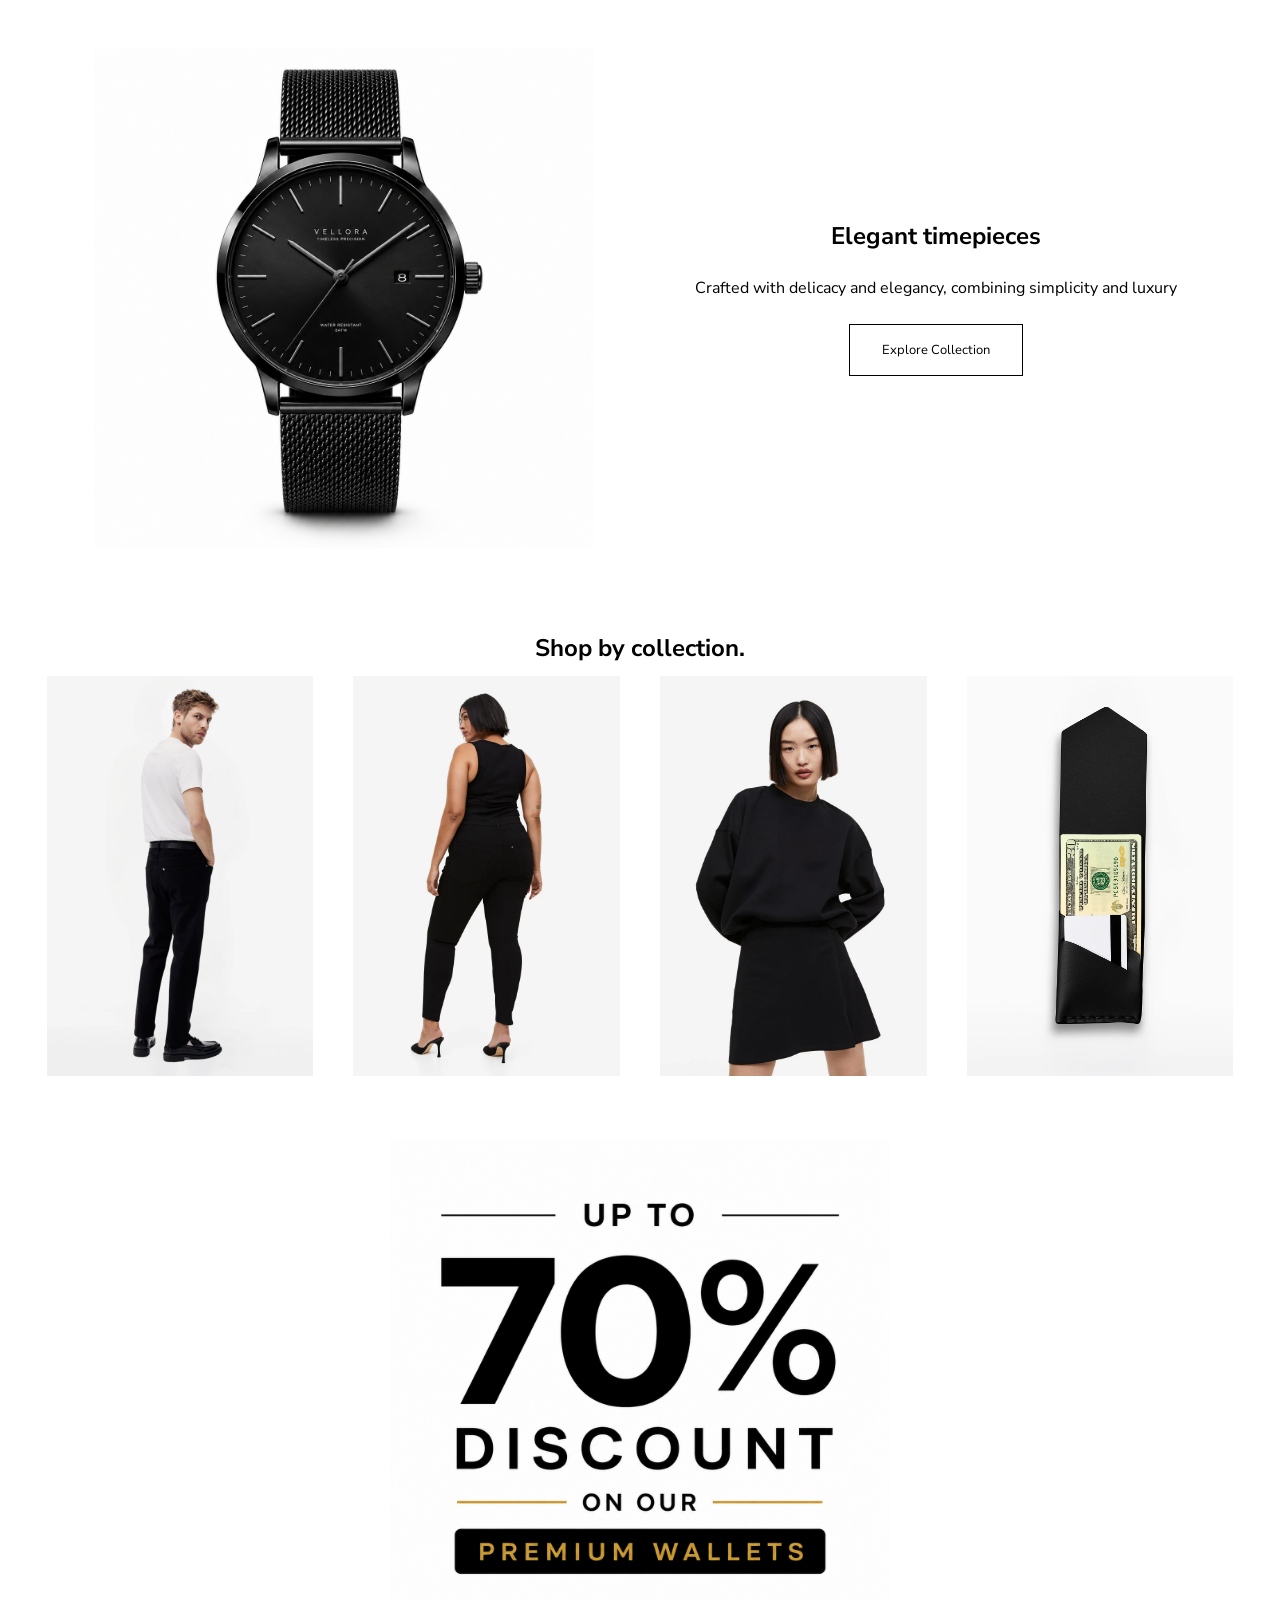
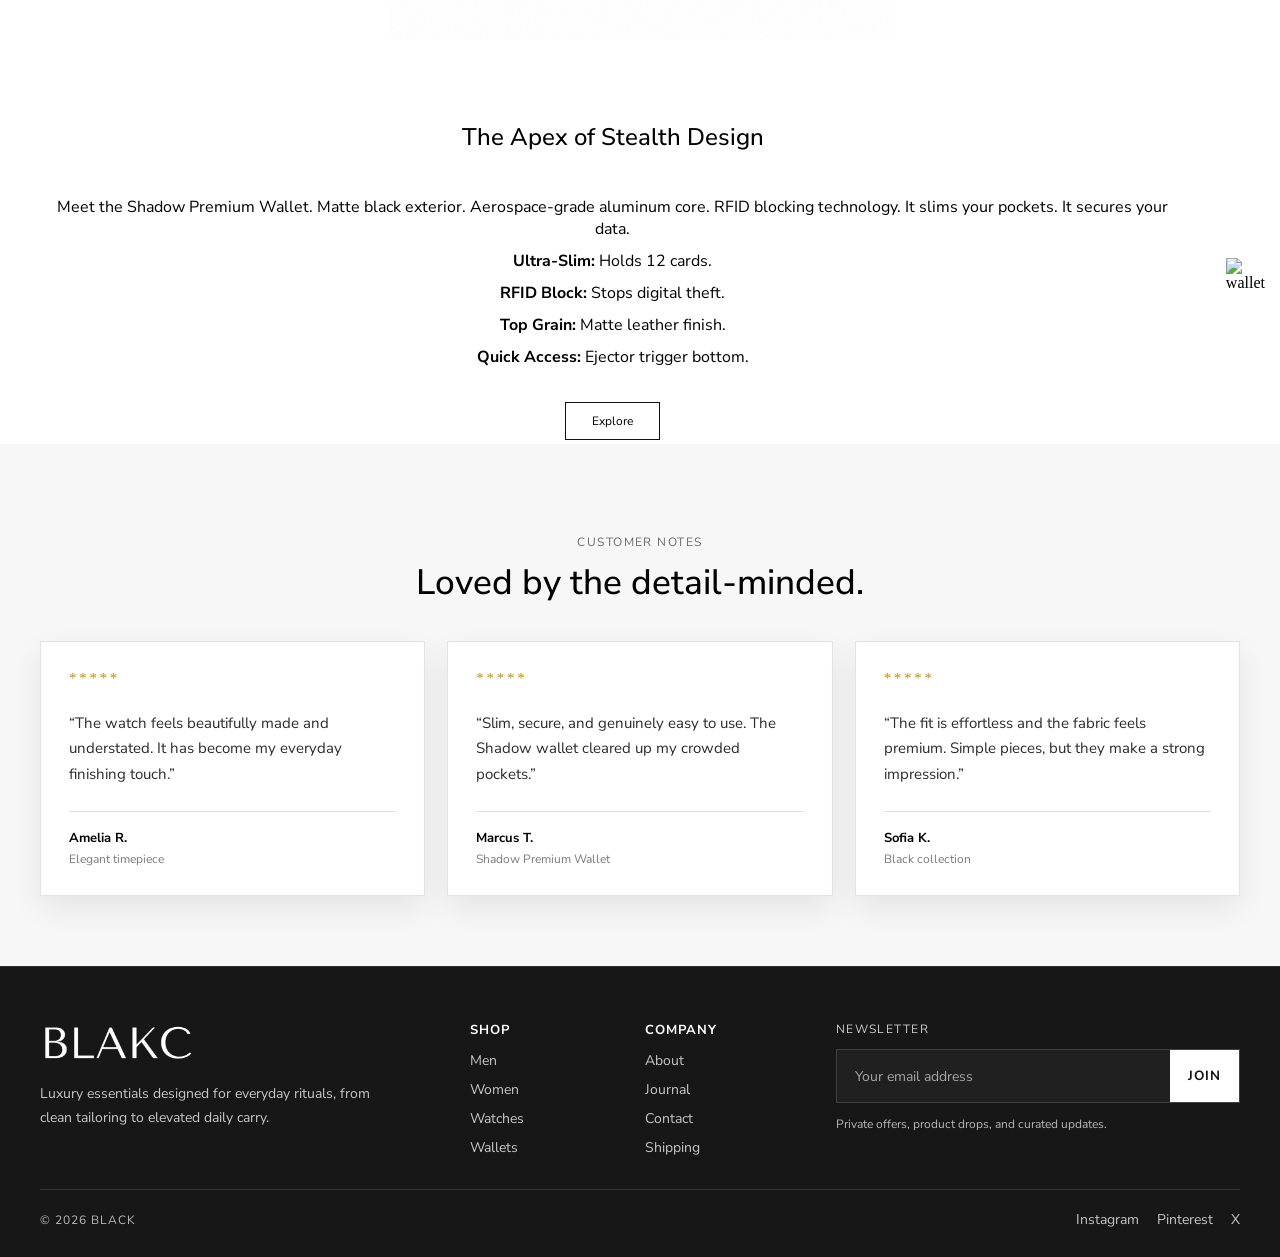
==== commit 606b9875: "Added footer section" ====
--- a/index.html
+++ b/index.html
@@ -35,12 +35,12 @@
 
 
         <section class="right-section-header">
-        <button class="cart-icon-svg">
+        <a href="cart.html" class="cart-icon-svg">
            <svg xmlns="http://www.w3.org/2000/svg" width="1.5em" height="1.5em" viewBox="0 0 24 24">
             <path d="M0 0h24v24H0z" fill="none" />
             <path fill="#000" d="M19 7h-3V6a4 4 0 0 0-8 0v1H5a1 1 0 0 0-1 1v11a3 3 0 0 0 3 3h10a3 3 0 0 0 3-3V8a1 1 0 0 0-1-1m-9-1a2 2 0 0 1 4 0v1h-4Zm8 13a1 1 0 0 1-1 1H7a1 1 0 0 1-1-1V9h2v1a1 1 0 0 0 2 0V9h4v1a1 1 0 0 0 2 0V9h2Z" />
         </svg>
-      </button>
+    </a>
       </section>
 
       <!-- Desktop header -->
@@ -236,8 +236,52 @@
         
     </main>
 
-<footer class="footer container">
-
+<footer class="footer">
+    <div class="footer-inner">
+        <div class="footer-branding">
+            <img src="Images/BLAKC_7.png" alt="BLACK logo" class="footer-logo">
+            <p>Luxury essentials designed for everyday rituals, from clean tailoring to elevated daily carry.</p>
+        </div>
+
+        <div class="footer-links">
+            <div>
+                <h3>Shop</h3>
+                <ul>
+                    <li><a href="men.html">Men</a></li>
+                    <li><a href="women.html">Women</a></li>
+                    <li><a href="watch.html">Watches</a></li>
+                    <li><a href="wallet.html">Wallets</a></li>
+                </ul>
+            </div>
+            <div>
+                <h3>Company</h3>
+                <ul>
+                    <li><a href="index.html">About</a></li>
+                    <li><a href="index.html">Journal</a></li>
+                    <li><a href="index.html">Contact</a></li>
+                    <li><a href="index.html">Shipping</a></li>
+                </ul>
+            </div>
+        </div>
+
+        <form class="newsletter-form" action="#" method="post">
+            <label for="newsletter-email">Newsletter</label>
+            <div class="newsletter-input-row">
+                <input id="newsletter-email" type="email" name="email" placeholder="Your email address" required>
+                <button type="submit">Join</button>
+            </div>
+            <small>Private offers, product drops, and curated updates.</small>
+        </form>
+    </div>
+
+    <div class="footer-bottom">
+        <p>© 2026 BLACK</p>
+        <div class="footer-socials" aria-label="Social media links">
+            <a href="#" aria-label="Instagram">Instagram</a>
+            <a href="#" aria-label="Pinterest">Pinterest</a>
+            <a href="#" aria-label="X">X</a>
+        </div>
+    </div>
 </footer>
     
          <!-- Popup  container -->
@@ -316,6 +360,9 @@
                 </button>
             </div>
             </div>
+            <div class="email-paragraph-container">
+                <p class="email-error-display"></p>
+            </div>
         </form>
 </div>
 </body>
--- a/styles/main.css
+++ b/styles/main.css
@@ -182,20 +182,27 @@
 .wallet-section{
     display: flex;
     align-items: center;
+    justify-content: center;
     margin-top: calc(60/16*1rem);
 }
+
 @media (width <= 768px)  {
     .wallet-section{
         display: grid;
         grid-template-columns: 1fr;
+        align-items: center;
+        justify-content: center;
         gap: calc(10/16*1rem);
         overflow: hidden;
         margin-top: calc(12/16*1rem);
     }
 }
 .wallet-img{
-max-width: calc(400 / 16 * 1rem);
-}
+    max-width: calc(400 / 16 * 1rem);
+    display: flex;
+    align-items: center;
+    justify-content: center;
+    }
 .wallet-img img{
     width: 100%;
     height: auto;
@@ -361,4 +368,169 @@
         min-height: auto;
         padding: calc(24 / 16 * 1rem);
     }
+}
+
+.footer{
+    background: hsl(0, 0%, 9%);
+    color: hsl(0, 0%, 93%);
+    padding: calc(54 / 16 * 1rem) calc(24 / 16 * 1rem) calc(28 / 16 * 1rem);
+    border-top: 1px solid rgba(255, 255, 255, 0.1);
+}
+.footer-inner{
+    max-width: calc(1200 / 16 * 1rem);
+    margin: 0 auto;
+    display: grid;
+    grid-template-columns: 1.2fr 1fr 1.25fr;
+    gap: calc(42 / 16 * 1rem);
+    align-items: start;
+}
+.footer-branding{
+    display: flex;
+    flex-direction: column;
+    gap: calc(18 / 16 * 1rem);
+}
+.footer-logo{
+    width: clamp(110px, 12vw, 160px);
+    height: auto;
+    filter: brightness(0) invert(1);
+}
+.footer-branding p{
+    max-width: calc(350 / 16 * 1rem);
+    color: hsl(0, 0%, 78%);
+    font-family: 'Nunito Sans', Arial, Helvetica, sans-serif;
+    line-height: 1.7;
+    font-size: calc(14 / 16 * 1rem);
+}
+.footer-links{
+    display: grid;
+    grid-template-columns: repeat(2, minmax(0, 1fr));
+    gap: calc(26 / 16 * 1rem);
+}
+.footer-links h3{
+    margin-bottom: calc(12 / 16 * 1rem);
+    color: hsl(0, 0%, 100%);
+    font-family: 'Nunito Sans', Arial, Helvetica, sans-serif;
+    font-size: calc(13 / 16 * 1rem);
+    letter-spacing: 0.08em;
+    text-transform: uppercase;
+}
+.footer-links ul{
+    list-style: none;
+    display: flex;
+    flex-direction: column;
+    gap: calc(10 / 16 * 1rem);
+}
+.footer-links a,
+.footer-socials a{
+    color: hsl(0, 0%, 78%);
+    text-decoration: none;
+    font-family: 'Nunito Sans', Arial, Helvetica, sans-serif;
+    font-size: calc(14 / 16 * 1rem);
+    transition: color 0.25s ease;
+}
+.footer-links a:hover,
+.footer-socials a:hover{
+    color: hsl(0, 0%, 100%);
+}
+.newsletter-form{
+    display: flex;
+    flex-direction: column;
+    gap: calc(12 / 16 * 1rem);
+}
+.newsletter-form label{
+    font-family: 'Nunito Sans', Arial, Helvetica, sans-serif;
+    font-size: calc(12 / 16 * 1rem);
+    letter-spacing: 0.12em;
+    text-transform: uppercase;
+    color: hsl(0, 0%, 80%);
+}
+.newsletter-input-row{
+    display: flex;
+    align-items: center;
+    background: rgba(255, 255, 255, 0.04);
+    border: 1px solid rgba(255, 255, 255, 0.14);
+    min-height: calc(52 / 16 * 1rem);
+    overflow: hidden;
+}
+.newsletter-input-row input{
+    width: 100%;
+    padding: 0 calc(18 / 16 * 1rem);
+    border: none;
+    background: transparent;
+    color: hsl(0, 0%, 100%);
+    font-family: 'Nunito Sans', Arial, Helvetica, sans-serif;
+    font-size: calc(14 / 16 * 1rem);
+    outline: none;
+}
+.newsletter-input-row input::placeholder{
+    color: hsl(0, 0%, 65%);
+}
+.newsletter-input-row button{
+    border: none;
+    background: hsl(0, 0%, 100%);
+    color: hsl(0, 0%, 7%);
+    cursor: pointer;
+    padding: 0 calc(18 / 16 * 1rem);
+    min-height: calc(52 / 16 * 1rem);
+    font-family: 'Nunito Sans', Arial, Helvetica, sans-serif;
+    font-weight: 700;
+    letter-spacing: 0.08em;
+    text-transform: uppercase;
+}
+.newsletter-form small{
+    color: hsl(0, 0%, 72%);
+    font-family: 'Nunito Sans', Arial, Helvetica, sans-serif;
+    font-size: calc(12 / 16 * 1rem);
+    line-height: 1.5;
+}
+.footer-bottom{
+    max-width: calc(1200 / 16 * 1rem);
+    margin: calc(32 / 16 * 1rem) auto 0;
+    padding-top: calc(20 / 16 * 1rem);
+    border-top: 1px solid rgba(255, 255, 255, 0.12);
+    display: flex;
+    justify-content: space-between;
+    align-items: center;
+    gap: calc(18 / 16 * 1rem);
+}
+.footer-bottom p{
+    color: hsl(0, 0%, 72%);
+    font-family: 'Nunito Sans', Arial, Helvetica, sans-serif;
+    font-size: calc(12 / 16 * 1rem);
+    letter-spacing: 0.08em;
+    text-transform: uppercase;
+}
+.footer-socials{
+    display: flex;
+    gap: calc(18 / 16 * 1rem);
+    flex-wrap: wrap;
+}
+
+@media (width <= 768px){
+    .footer-inner{
+        grid-template-columns: 1fr;
+    }
+    .footer-links{
+        grid-template-columns: repeat(2, minmax(0, 1fr));
+    }
+    .newsletter-input-row{
+        flex-direction: column;
+        align-items: stretch;
+        background: transparent;
+        border: none;
+        gap: calc(10 / 16 * 1rem);
+    }
+    .newsletter-input-row input{
+        background: rgba(255, 255, 255, 0.05);
+        min-height: calc(48 / 16 * 1rem);
+        border: 1px solid rgba(255, 255, 255, 0.12);
+    }
+    .newsletter-input-row button{
+        width: 100%;
+        min-height: calc(48 / 16 * 1rem);
+    }
+    .footer-bottom{
+        flex-direction: column;
+        text-align: center;
+    }
 }
--- a/styles/overlay.css
+++ b/styles/overlay.css
@@ -288,3 +288,10 @@
 @keyframes fillError {
   100% { box-shadow: inset 0px 0px 0px 32px #ef444415; }
 }
+
+
+.email-paragraph-container{
+  display: flex;
+  align-items: center;
+  justify-content: center;
+}
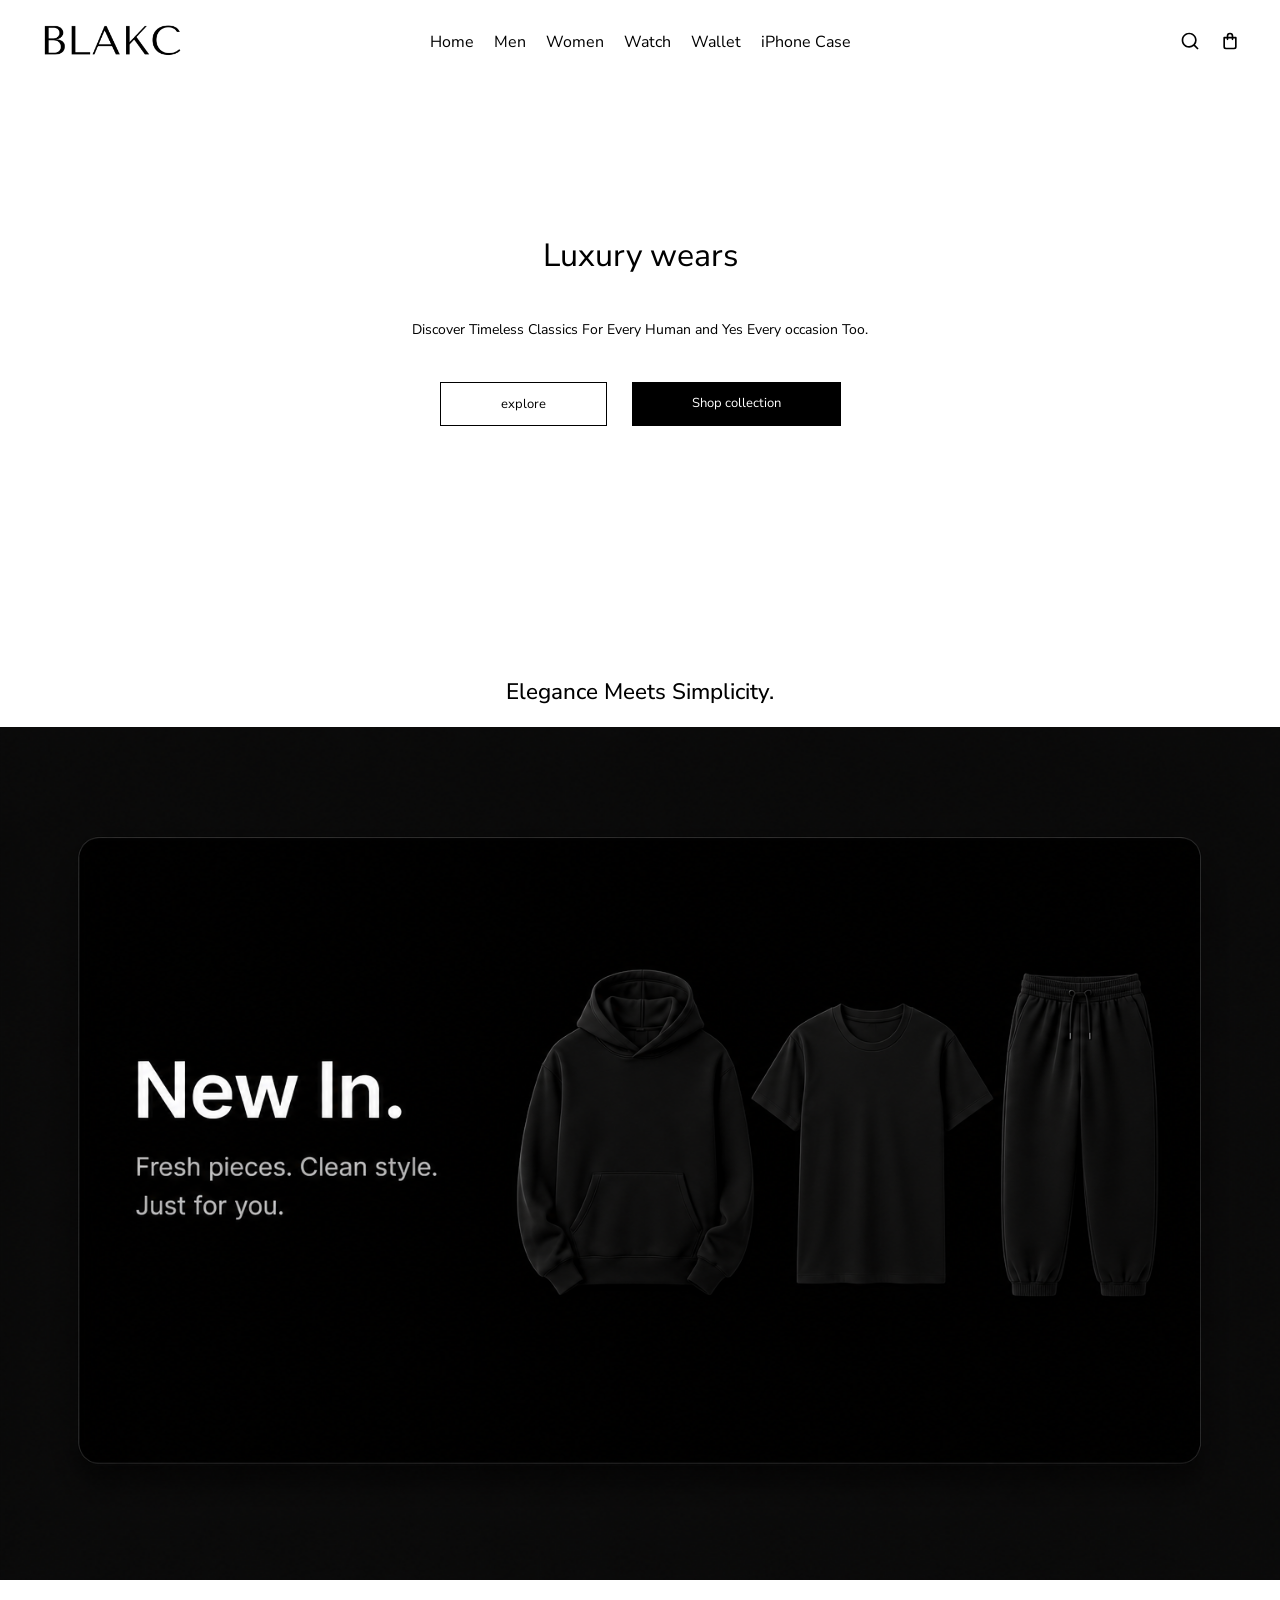
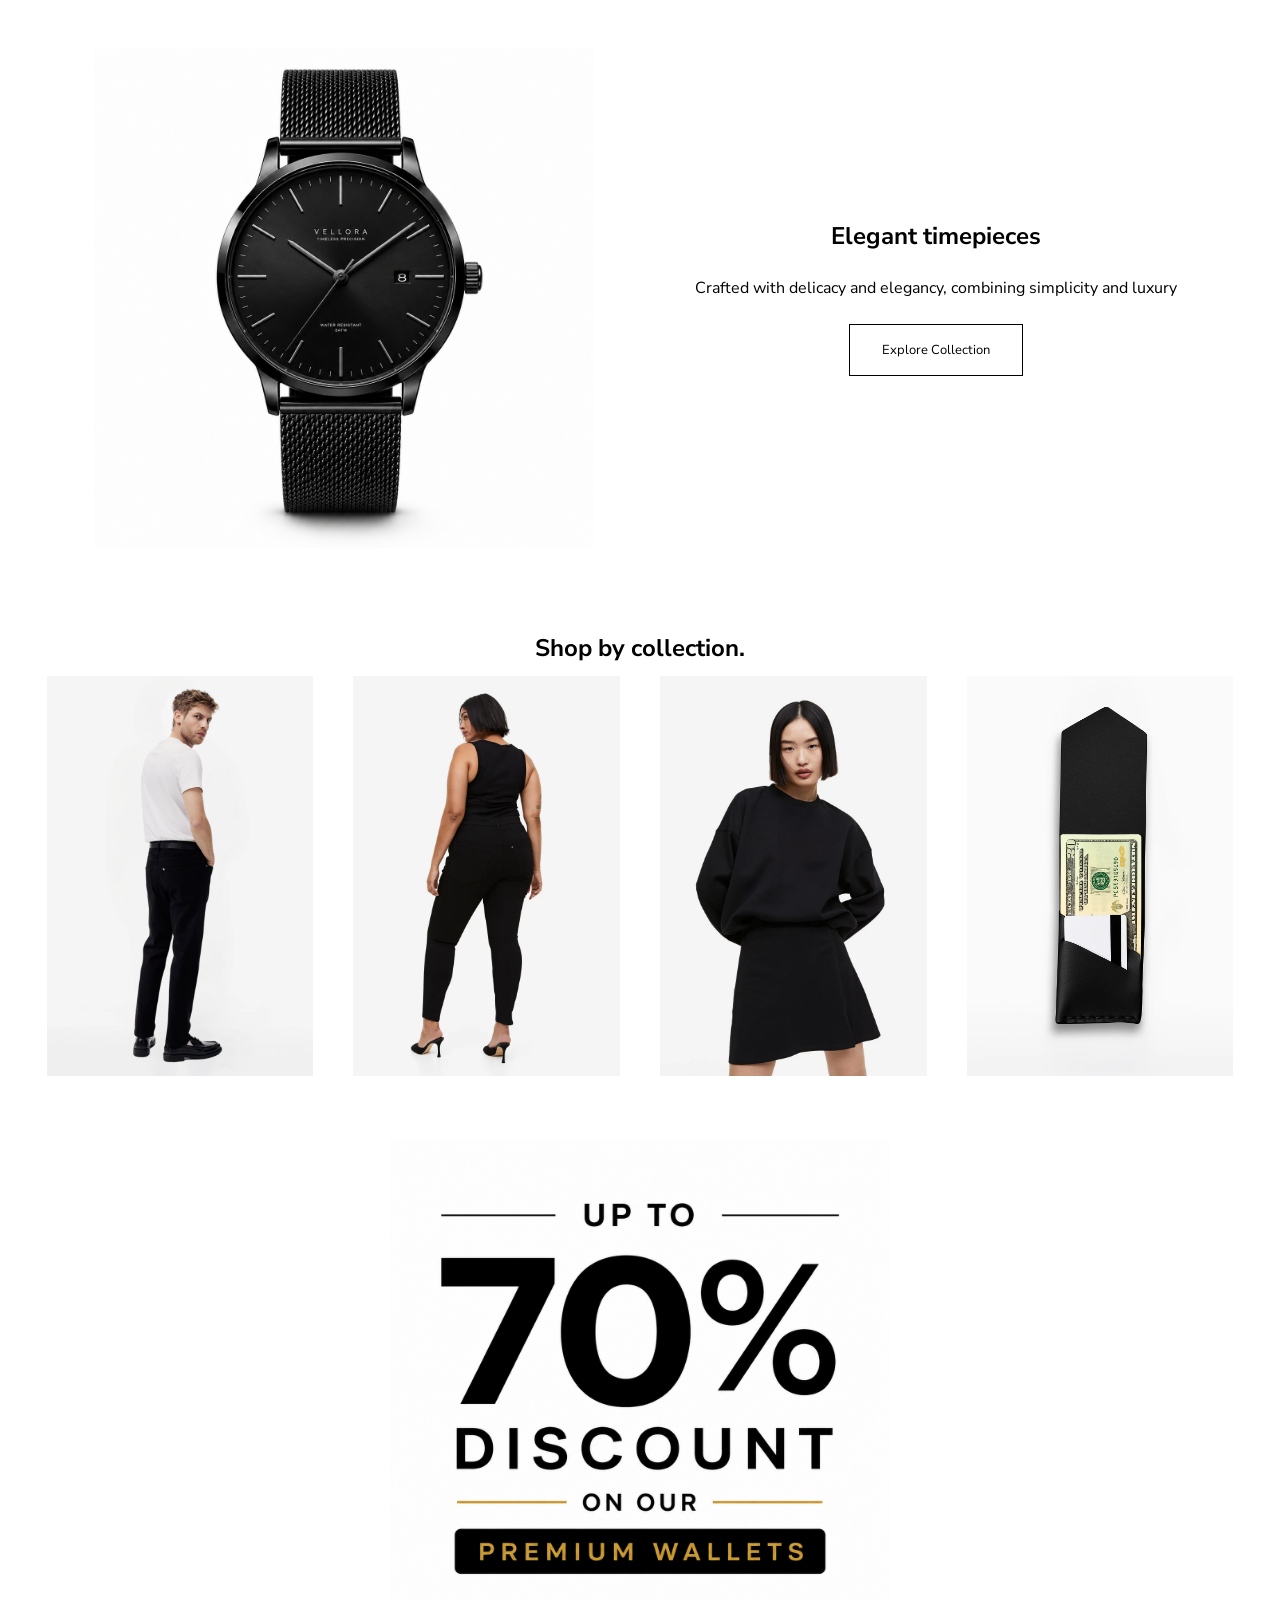
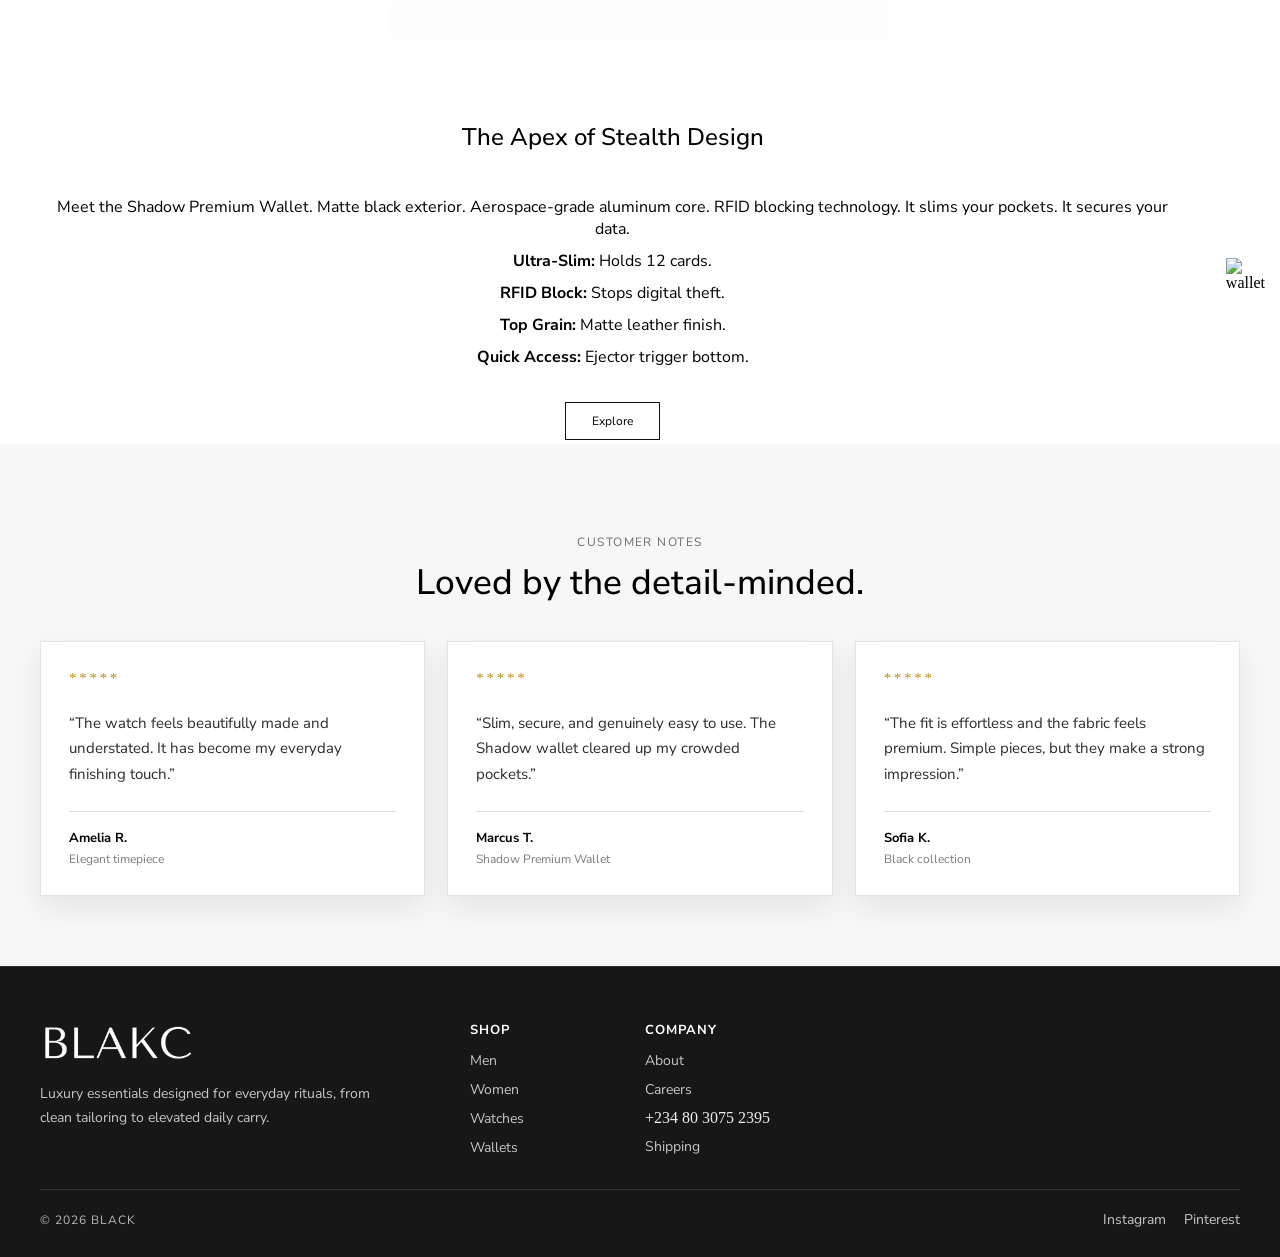
==== commit 9d5fe0a2: "Added mobile newsletter popup and about page" ====
--- a/index.html
+++ b/index.html
@@ -256,15 +256,15 @@
             <div>
                 <h3>Company</h3>
                 <ul>
-                    <li><a href="index.html">About</a></li>
-                    <li><a href="index.html">Journal</a></li>
-                    <li><a href="index.html">Contact</a></li>
+                    <li><a href="about.html">About</a></li>
+                    <li><a href="index.html">Careers</a></li>
+                    <li>+234 80 3075 2395</li>
                     <li><a href="index.html">Shipping</a></li>
                 </ul>
             </div>
         </div>
 
-        <form class="newsletter-form" action="#" method="post">
+        <form class="newsletter-form">
             <label for="newsletter-email">Newsletter</label>
             <div class="newsletter-input-row">
                 <input id="newsletter-email" type="email" name="email" placeholder="Your email address" required>
@@ -277,9 +277,8 @@
     <div class="footer-bottom">
         <p>© 2026 BLACK</p>
         <div class="footer-socials" aria-label="Social media links">
-            <a href="#" aria-label="Instagram">Instagram</a>
-            <a href="#" aria-label="Pinterest">Pinterest</a>
-            <a href="#" aria-label="X">X</a>
+            <a href="https://www.instagram.com/d.ayohsg/" aria-label="Instagram">Instagram</a>
+            <a href="https://www.pinterest.com/thegamerdayo/" aria-label="Pinterest">Pinterest</a>
         </div>
     </div>
 </footer>
--- a/styles/main.css
+++ b/styles/main.css
@@ -433,7 +433,7 @@
     color: hsl(0, 0%, 100%);
 }
 .newsletter-form{
-    display: flex;
+    display: none;
     flex-direction: column;
     gap: calc(12 / 16 * 1rem);
 }
@@ -513,6 +513,9 @@
     .footer-links{
         grid-template-columns: repeat(2, minmax(0, 1fr));
     }
+    .newsletter-form{
+        display: flex;
+    }
     .newsletter-input-row{
         flex-direction: column;
         align-items: stretch;
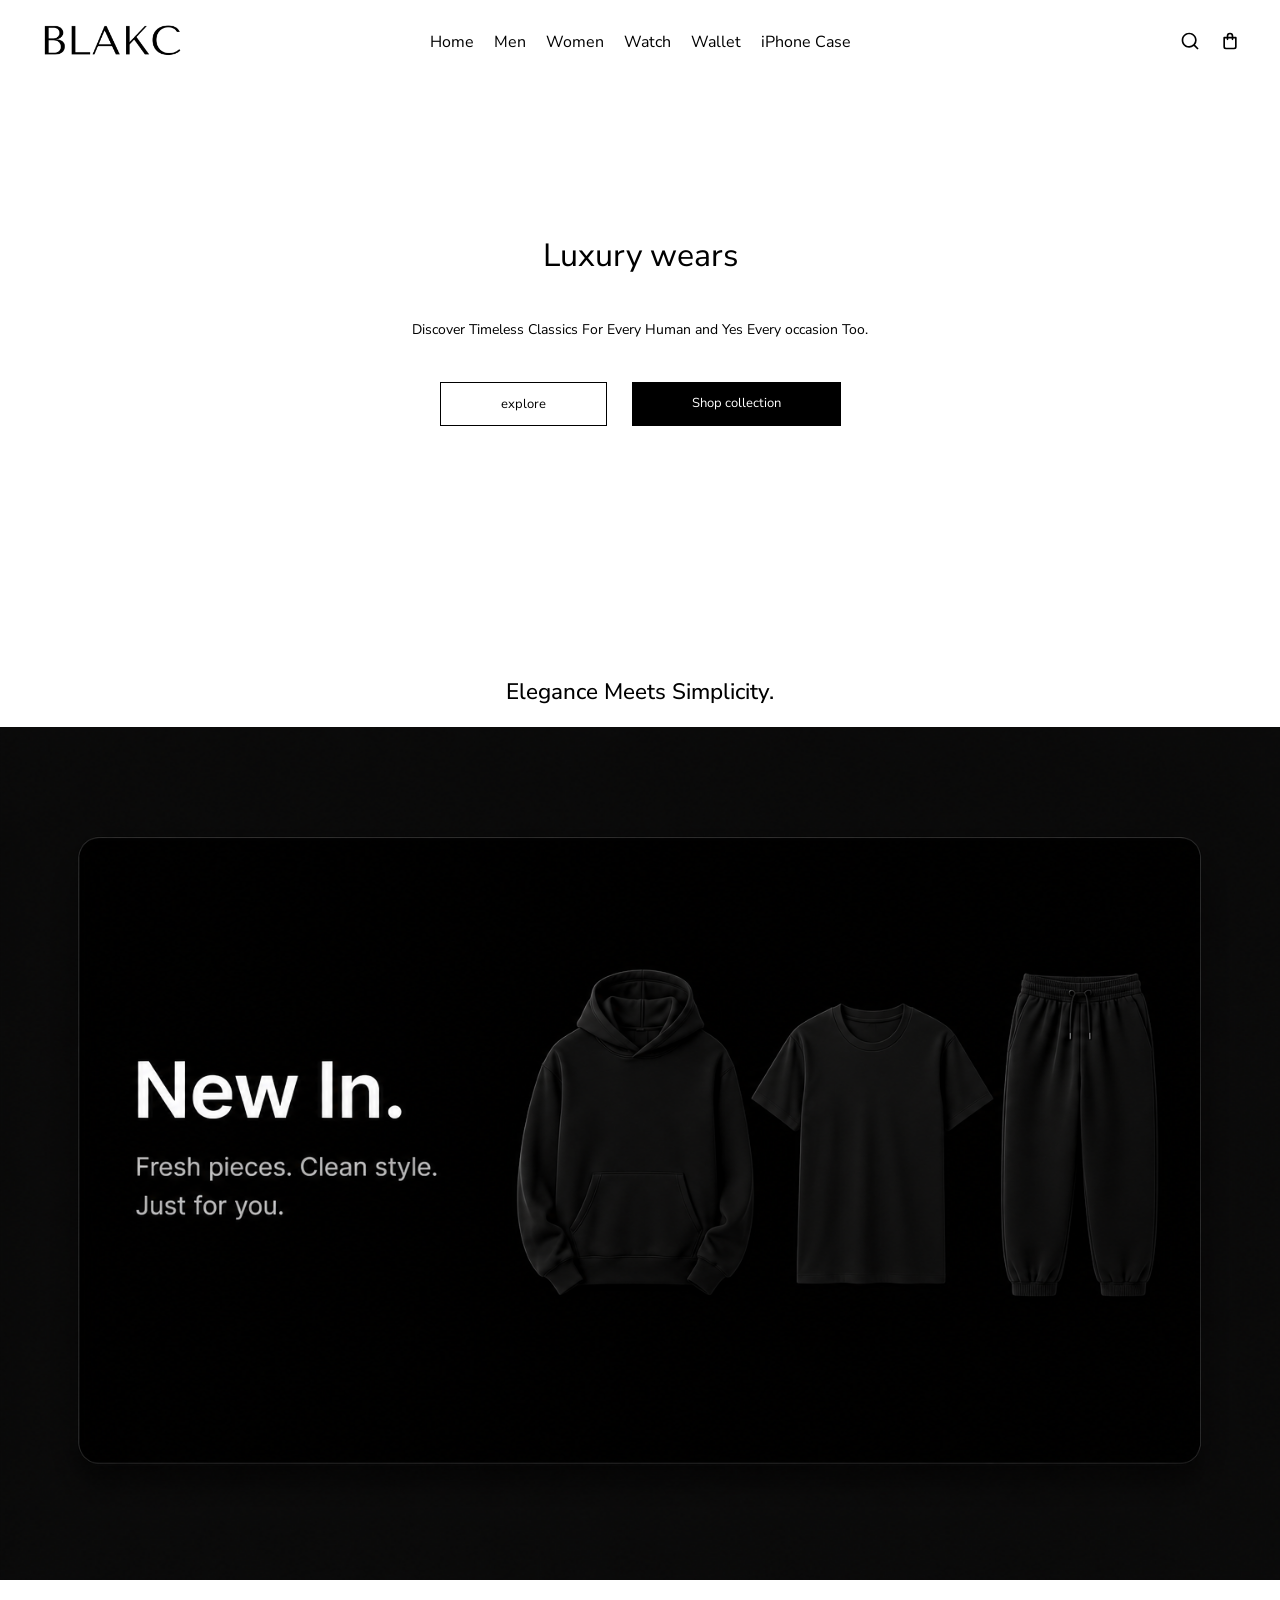
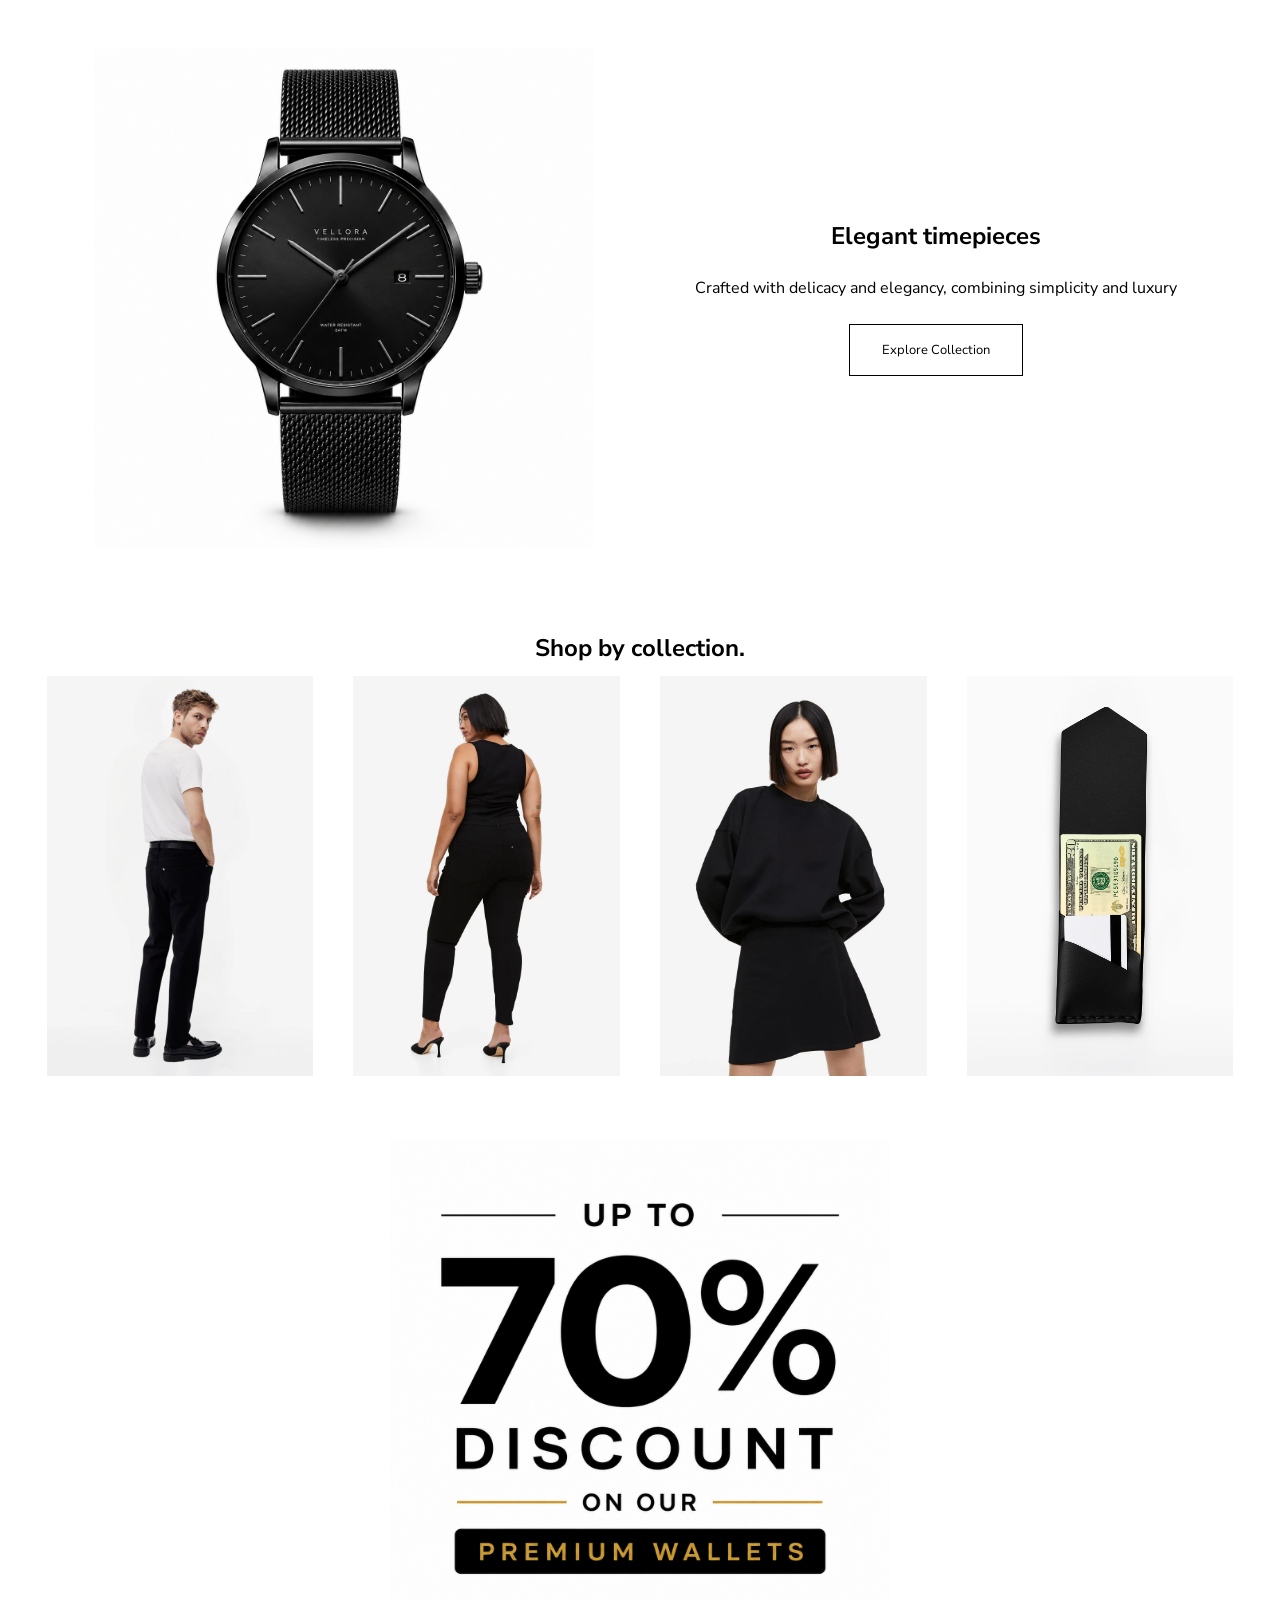
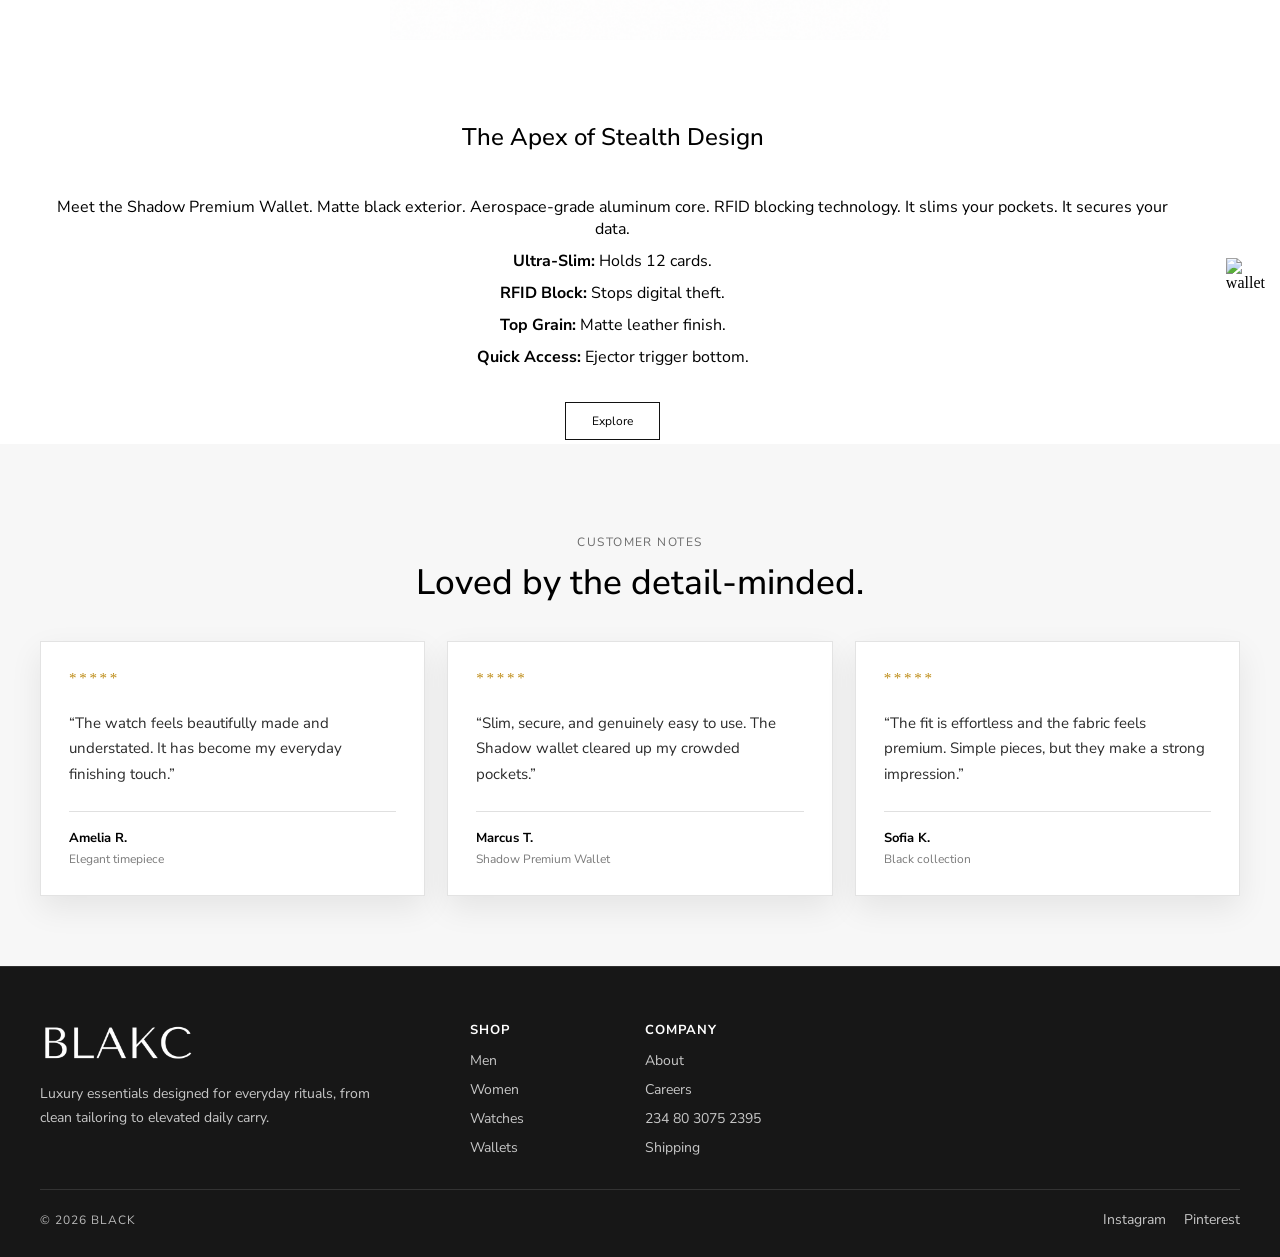
==== commit 39b515f1: "Added proper contact details" ====
--- a/index.html
+++ b/index.html
@@ -258,7 +258,7 @@
                 <ul>
                     <li><a href="about.html">About</a></li>
                     <li><a href="index.html">Careers</a></li>
-                    <li>+234 80 3075 2395</li>
+                    <li><a href="tel:+2348030752395">234 80 3075 2395</a></li>
                     <li><a href="index.html">Shipping</a></li>
                 </ul>
             </div>
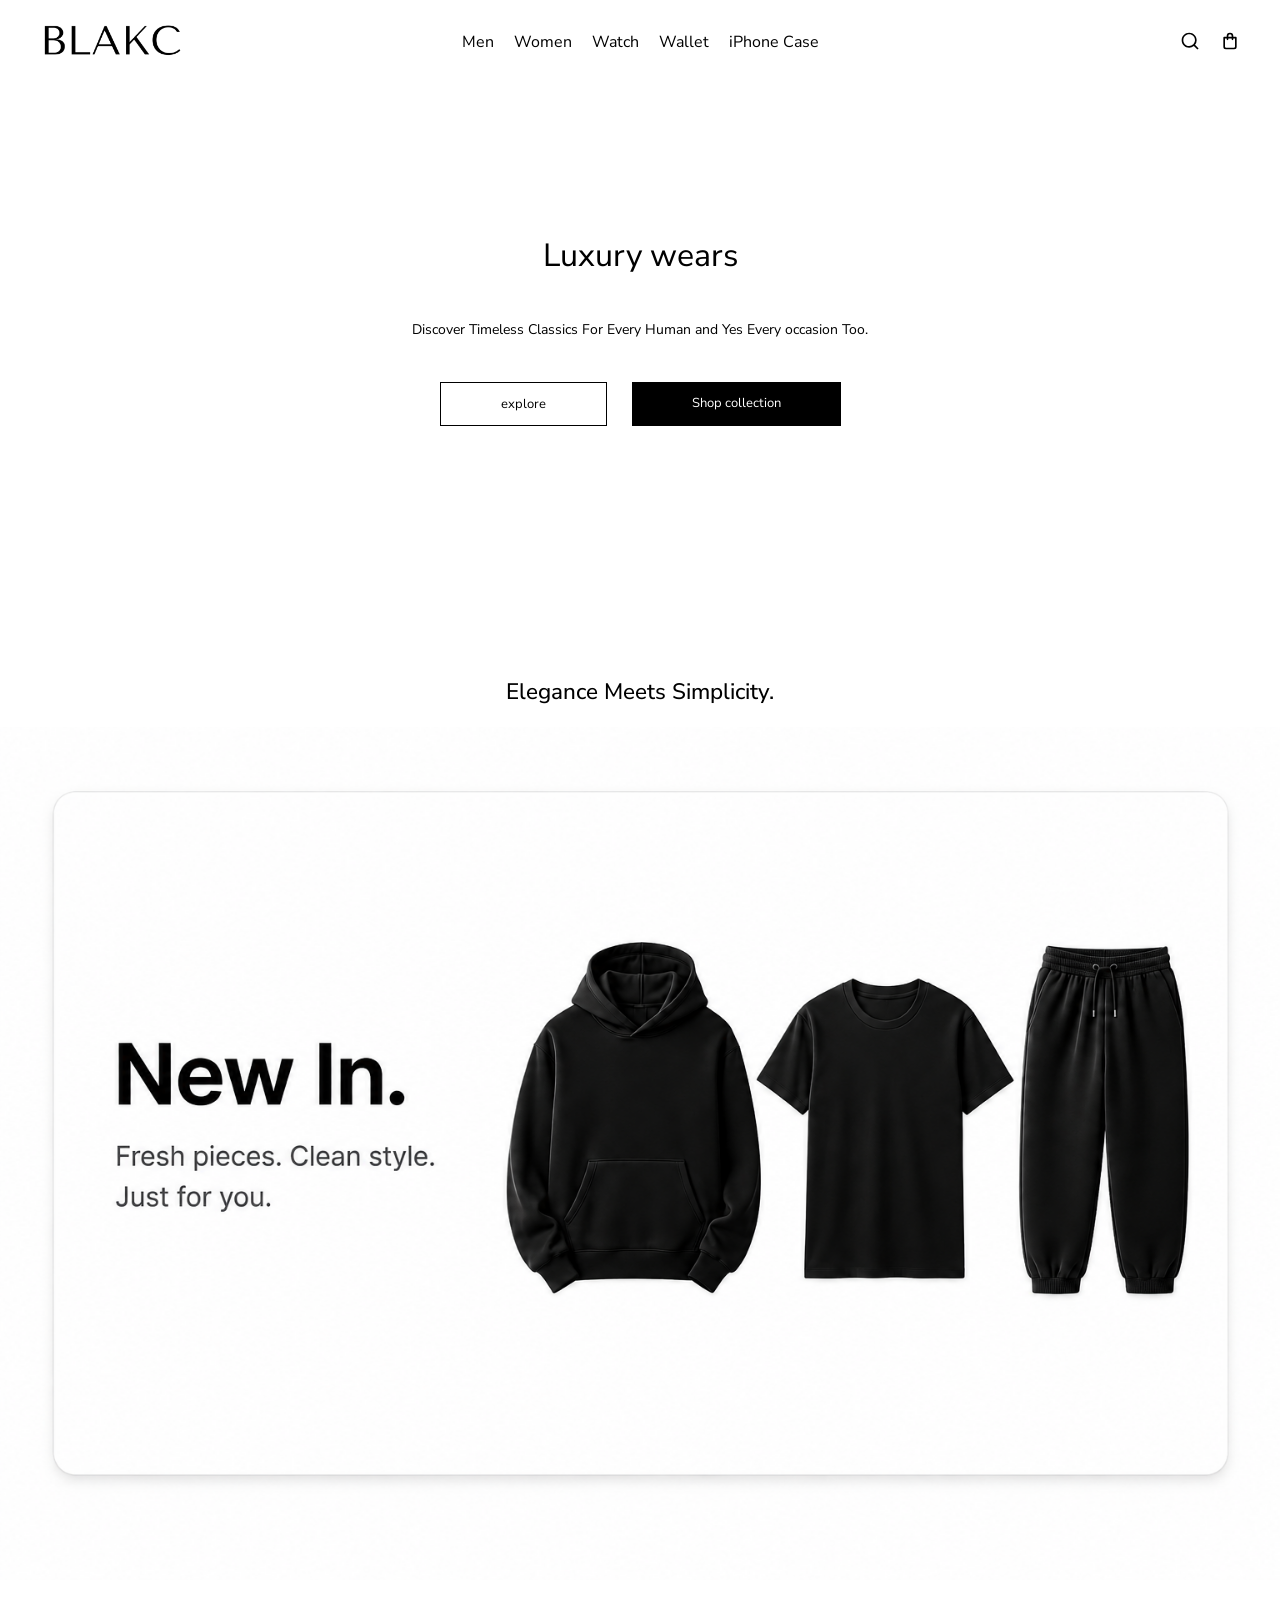
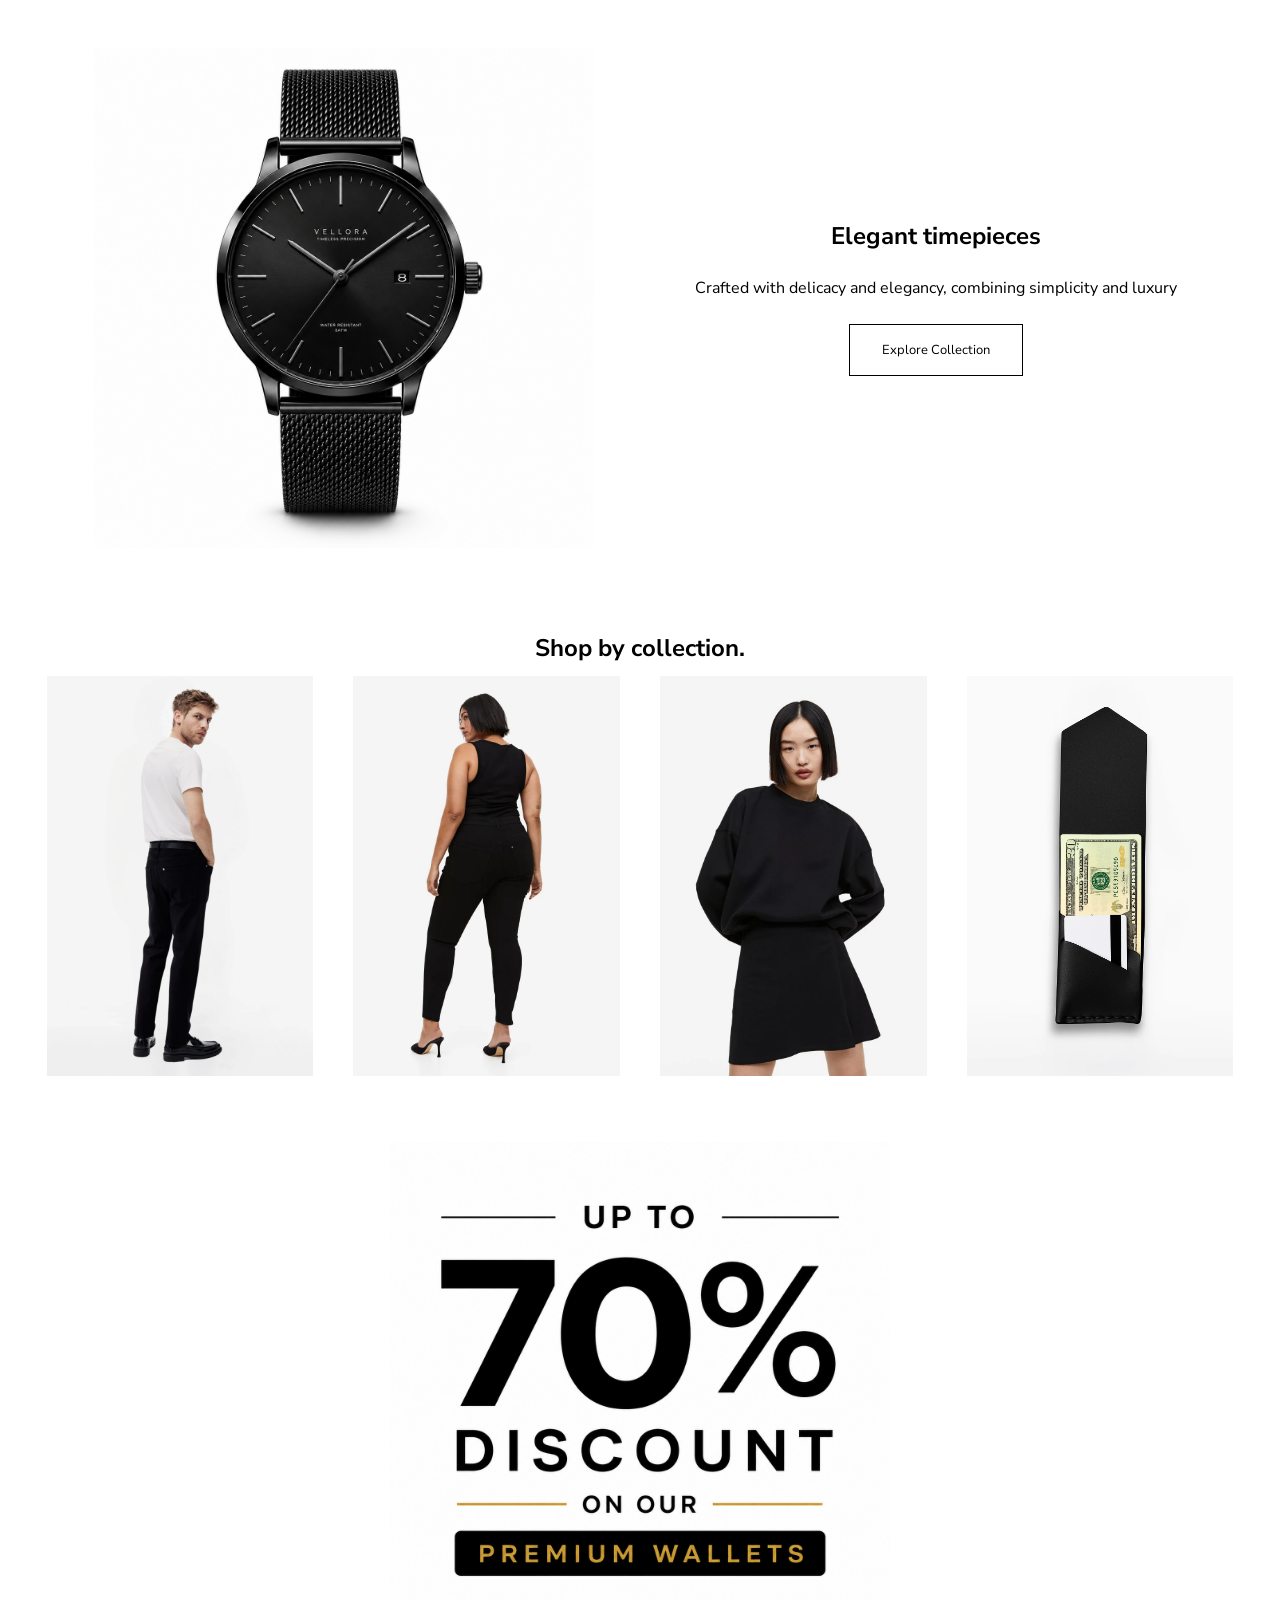
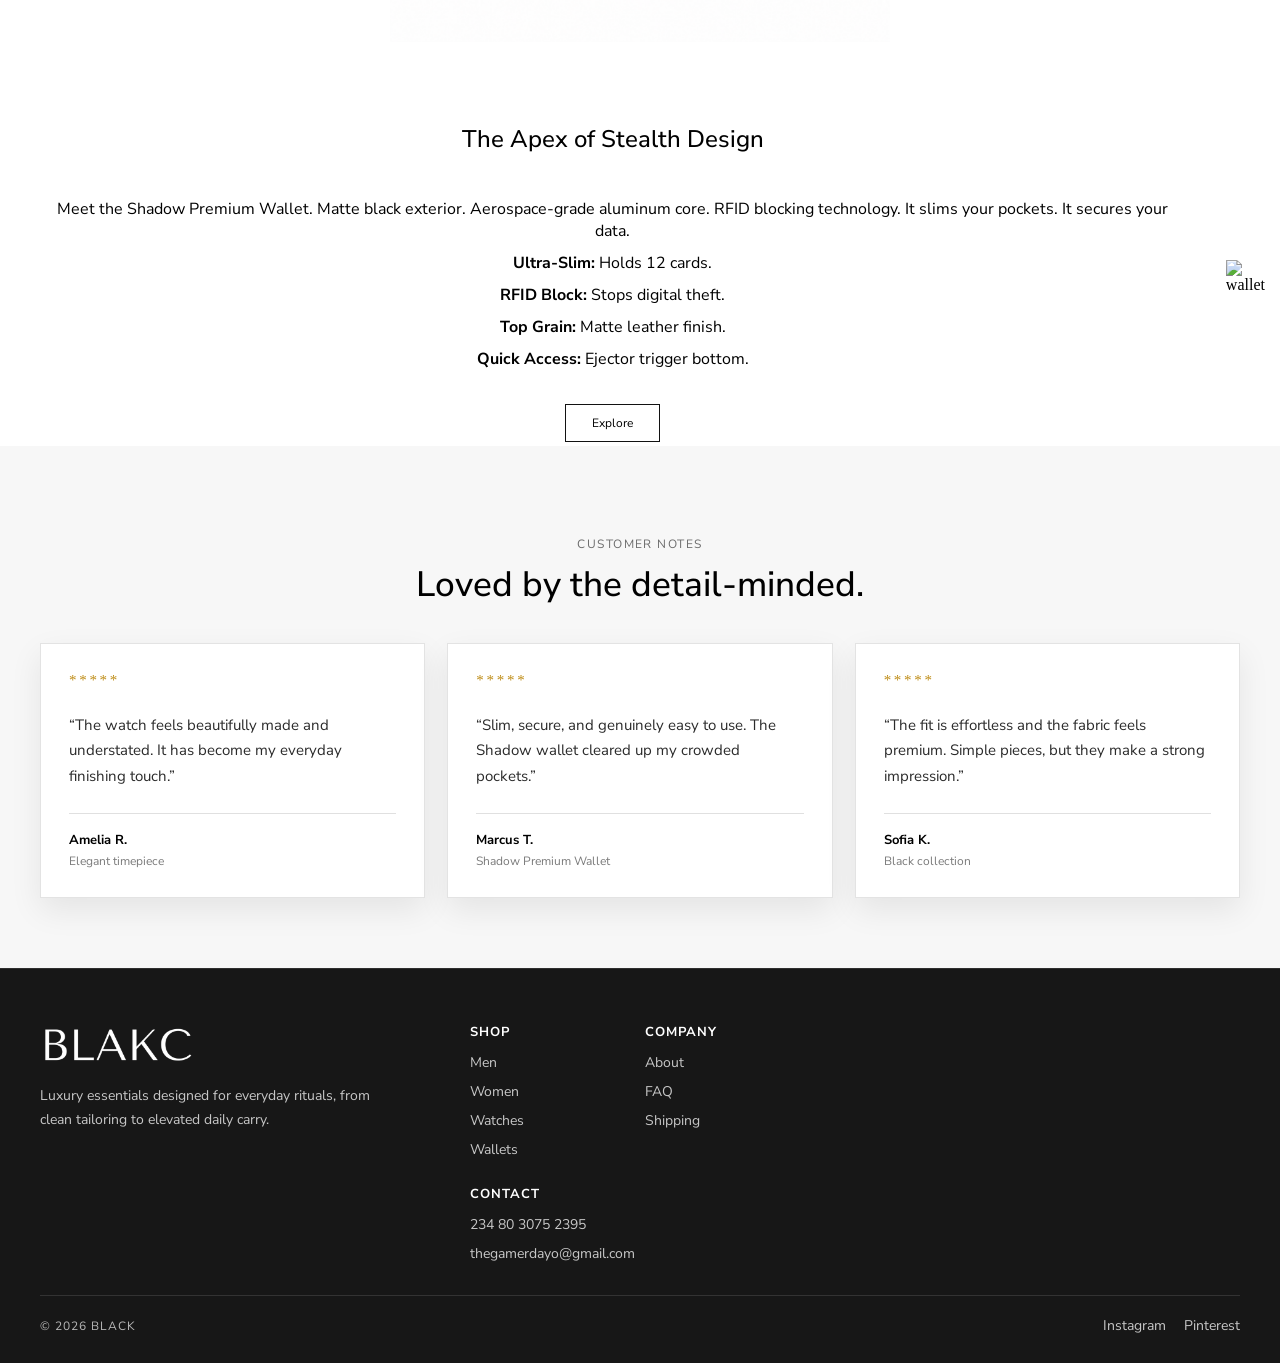
==== commit b09bb194: "Add FAQ page, enhance about page with animations, and update main layout" ====
--- a/index.html
+++ b/index.html
@@ -50,7 +50,6 @@
 
         <section class="header-list-container"> 
             <ul class="header-list">
-                <li class="list-content-header"><a href="index.html">Home</a></li>
                 <li class="list-content-header"><a href="men.html">Men</a></li>
                 <li class="list-content-header"><a href="women.html">Women</a></li>
                 <li class="list-content-header" ><a href="watch.html">Watch</a></li>
@@ -129,7 +128,7 @@
                 </h2>
             </div>
             <div class="img-container-newin fade-right ">
-                <img src="Images/ChatGPT Image Jul 18, 2026, 01_30_41 PM.png" alt="new-clothes">
+                <img src="Images/newblackwears.png" alt="new-clothes">
             </div> 
         </section>
  
@@ -159,10 +158,10 @@
                 <h2 class="collection-header fade-right">Shop by collection.</h2>
 
                 <div class="content-collection"> 
-                    <div class="collection-img"><img src="Images/black_jeans.png" alt=""></div>
-                    <div class="collection-img"><img src="Images/no_fade_black_jeans_for_women.jpg" alt=""></div>
-                    <div class="collection-img"><img src="Images/hmgoepprod_14.jpg" alt=""></div>
-                    <div class="collection-img"><img src="Images/Black_wallet_for_mens.png" alt="wallet image"></div>
+                    <div class="collection-img"><a href="men.html"><img src="Images/black_jeans.png" alt="Men's collection"></a></div>
+                    <div class="collection-img"><a href="women.html"><img src="Images/no_fade_black_jeans_for_women.jpg" alt="Women's collection"></a></div>
+                    <div class="collection-img"><a href="women.html"><img src="Images/hmgoepprod_14.jpg" alt="Women's collection"></a></div>
+                    <div class="collection-img"><a href="wallet.html"><img src="Images/Black_wallet_for_mens.png" alt="Wallet collection"></a></div>
                 </div>
 
             </div>
@@ -257,9 +256,16 @@
                 <h3>Company</h3>
                 <ul>
                     <li><a href="about.html">About</a></li>
-                    <li><a href="index.html">Careers</a></li>
+                    <li><a href="faq.html">FAQ</a></li>
+                    <li><a href="index.html">Shipping</a></li>
+                </ul>
+            </div>
+
+            <div>
+                <h3>Contact</h3>
+                <ul>
                     <li><a href="tel:+2348030752395">234 80 3075 2395</a></li>
-                    <li><a href="index.html">Shipping</a></li>
+                    <li><a href="mailto:thegamerdayo@gmail.com">thegamerdayo@gmail.com</a></li>
                 </ul>
             </div>
         </div>
@@ -267,8 +273,8 @@
         <form class="newsletter-form">
             <label for="newsletter-email">Newsletter</label>
             <div class="newsletter-input-row">
-                <input id="newsletter-email" type="email" name="email" placeholder="Your email address" required>
-                <button type="submit">Join</button>
+                <input id="newsletter-email" type="email" name="email" placeholder="example@gmail.com" required>
+                <button type="submit">Subscribe</button>
             </div>
             <small>Private offers, product drops, and curated updates.</small>
         </form>
@@ -282,6 +288,14 @@
         </div>
     </div>
 </footer>
+
+<a class="mobile-cart-bubble" href="cart.html" aria-label="View shopping cart">
+    <svg xmlns="http://www.w3.org/2000/svg" viewBox="0 0 24 24" aria-hidden="true">
+        <path d="M0 0h24v24H0z" fill="none" />
+        <path d="M19 7h-3V6a4 4 0 0 0-8 0v1H5a1 1 0 0 0-1 1v11a3 3 0 0 0 3 3h10a3 3 0 0 0 3-3V8a1 1 0 0 0-1-1m-9-1a2 2 0 0 1 4 0v1h-4Zm8 13a1 1 0 0 1-1 1H7a1 1 0 0 1-1-1V9h2v1a1 1 0 0 0 2 0V9h4v1a1 1 0 0 0 2 0V9h2Z" />
+    </svg>
+    <span>0</span>
+</a>
     
          <!-- Popup  container -->
 
--- a/styles/main.css
+++ b/styles/main.css
@@ -3,6 +3,15 @@
     padding: 0;
     box-sizing: border-box;
 }
+html{
+    font-size: 100%;
+    scroll-behavior: smooth;
+    box-sizing: inherit;
+}
+html,body{
+    overflow-x: clip;
+}
+
 
 .hero-section{
     margin-top: calc(150 /16 * 1rem);
@@ -122,17 +131,8 @@
     max-width: 100%;
     height: auto;
 }
-.fade-up{
-    opacity: 0;
-    transform: translateY(40px);
-    transition: 
-        all 0.4s ease;
-};
-
-.fade-up.show{
-    opacity: 1;
-    transform: translateY(0)
-}.fade-right{
+
+.fade-right{
     opacity: 0;
     transform: translateX(40px);
     transition: .7s cubic-bezier(.22, 1, .36, 1);
@@ -505,6 +505,9 @@
     gap: calc(18 / 16 * 1rem);
     flex-wrap: wrap;
 }
+.mobile-cart-bubble{
+    display: none;
+}
 
 @media (width <= 768px){
     .footer-inner{
@@ -536,4 +539,38 @@
         flex-direction: column;
         text-align: center;
     }
+    .mobile-cart-bubble{
+        position: fixed;
+        right: calc(18 / 16 * 1rem);
+        bottom: calc(18 / 16 * 1rem);
+        z-index: 1100;
+        display: flex;
+        width: calc(56 / 16 * 1rem);
+        height: calc(56 / 16 * 1rem);
+        align-items: center;
+        justify-content: center;
+        border-radius: 50%;
+        background: hsl(0, 0%, 8%);
+        box-shadow: 0 8px 24px rgba(0, 0, 0, 0.22);
+    }
+    .mobile-cart-bubble svg{
+        width: calc(25 / 16 * 1rem);
+        height: calc(25 / 16 * 1rem);
+        fill: hsl(0, 0%, 100%);
+    }
+    .mobile-cart-bubble span{
+        position: absolute;
+        top: calc(-3 / 16 * 1rem);
+        right: calc(-3 / 16 * 1rem);
+        display: grid;
+        width: calc(20 / 16 * 1rem);
+        height: calc(20 / 16 * 1rem);
+        place-items: center;
+        border-radius: 50%;
+        background: hsl(42, 78%, 42%);
+        color: hsl(0, 0%, 100%);
+        font-family: 'Nunito Sans', Arial, Helvetica, sans-serif;
+        font-size: calc(11 / 16 * 1rem);
+        font-weight: 700;
+    }
 }
--- a/styles/overlay.css
+++ b/styles/overlay.css
@@ -74,7 +74,7 @@
     background-color: white;
     color: black;
     font-family: 'Nunito Sans', Arial, Helvetica, sans-serif;
-    font-size: 0.80rem;
+    font-size: 1rem;
     outline-color: black;
     outline-width: .5px;
     outline-style: solid;
@@ -84,7 +84,7 @@
     font-family: 'Nunito Sans', Arial, Helvetica, sans-serif;
     font-size: 1rem;
 }
-@media (width < calc(600 / 16 * 1rem)) {
+@media (width < calc(768 / 16 * 1rem)) {
     .overlay-popup{
         display: none;
     }
